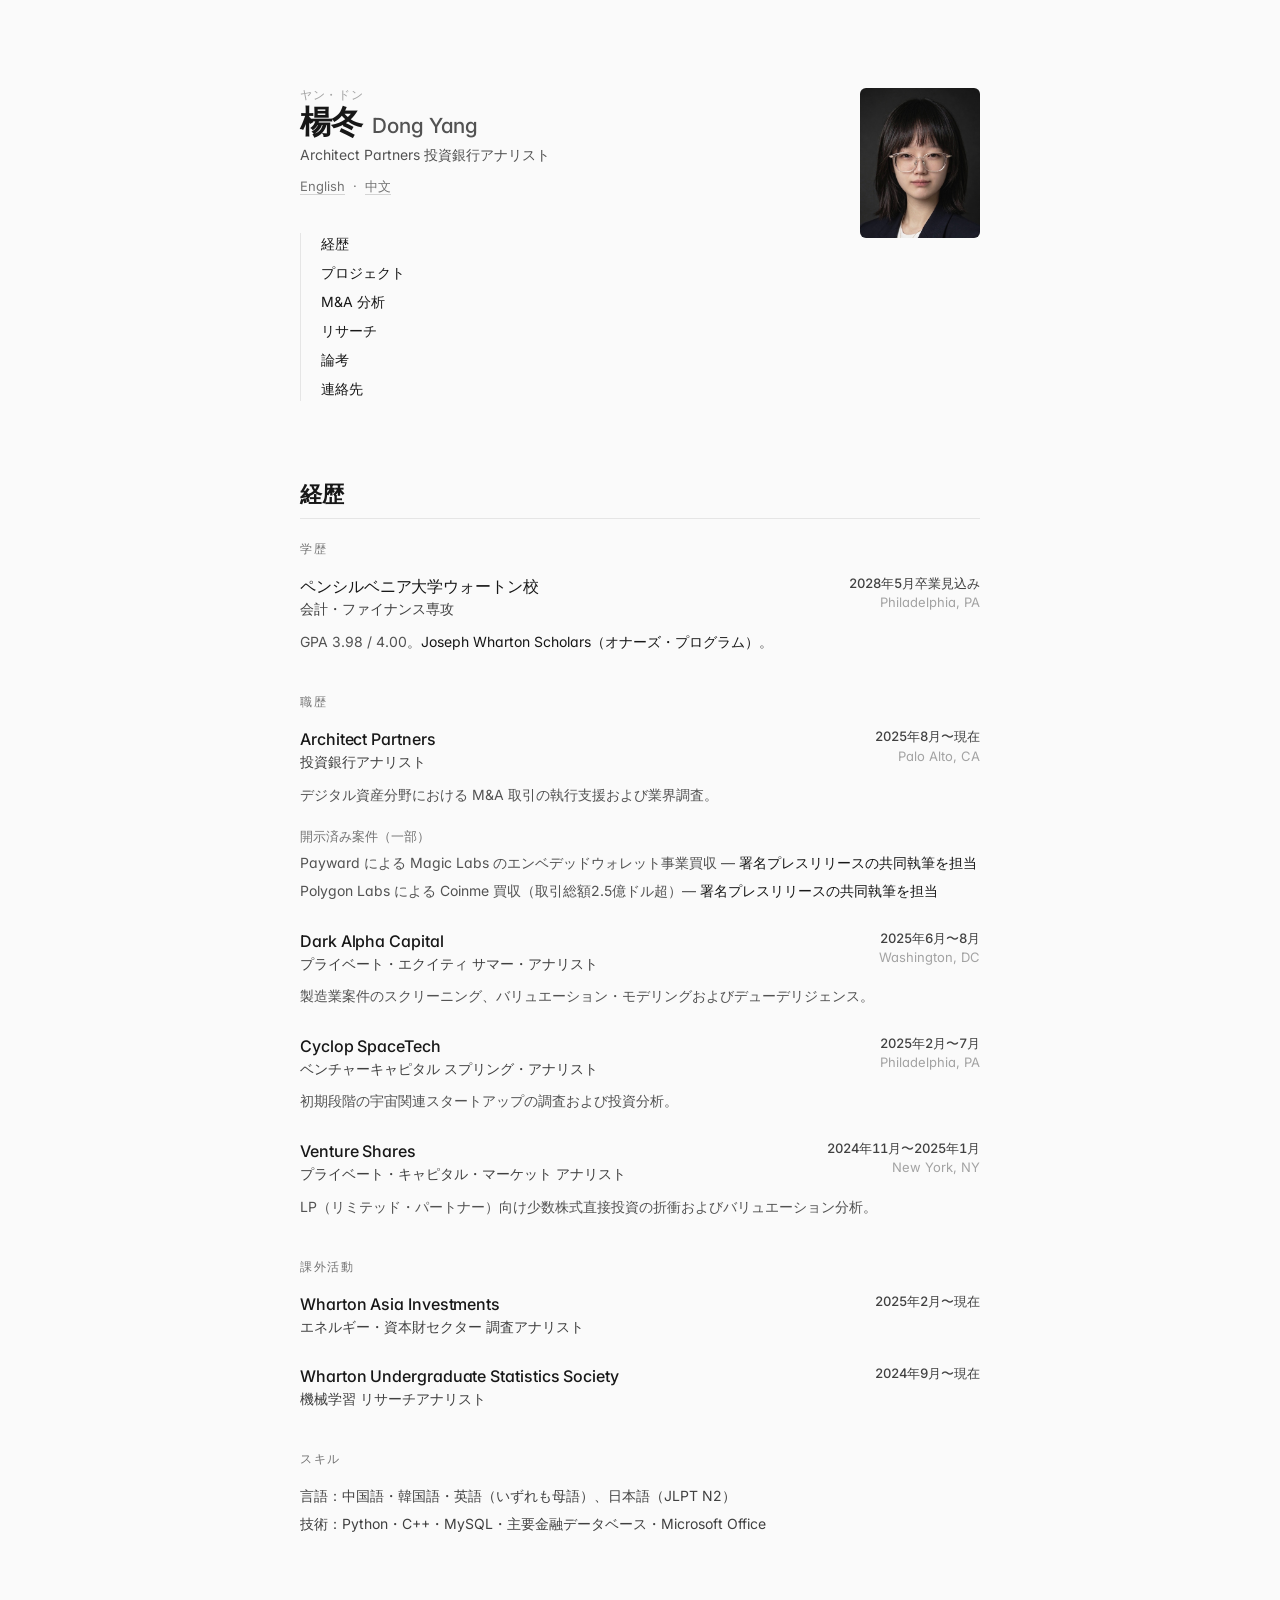
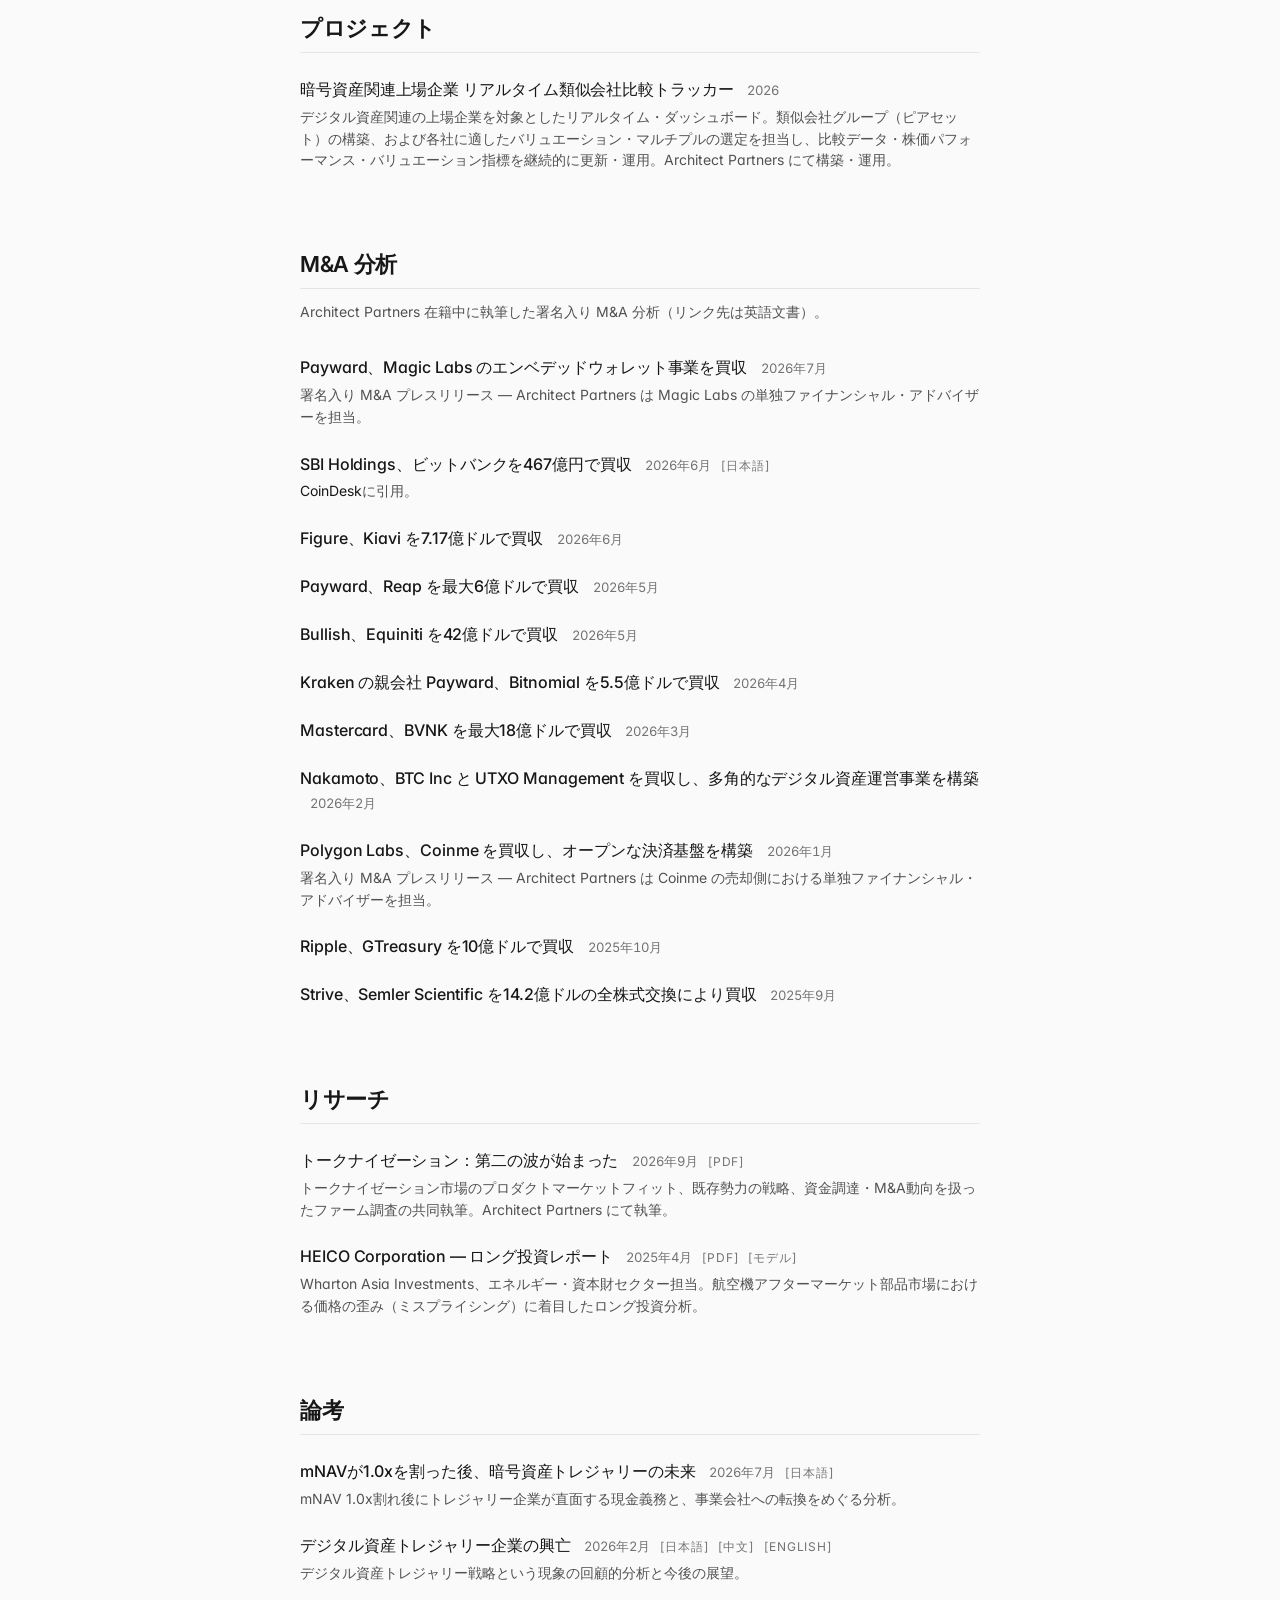
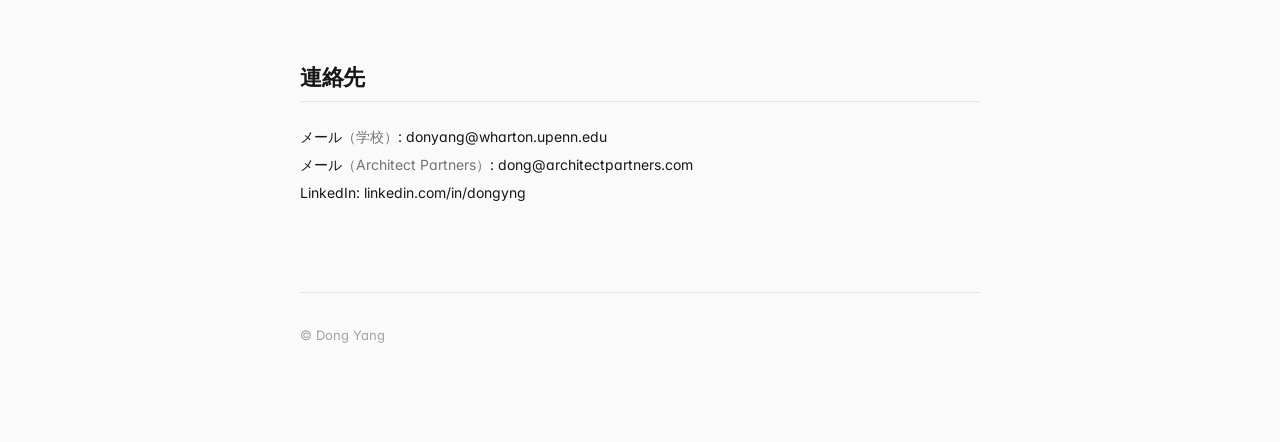
==== ja/index.html @ 65b11b0f "合并 Industry/Equity Research 为统一 Research/研究/リサーチ 栏目；AP 归属移至 note 结尾；Tokenization 加 [PDF] 标签 Co-Autho" ====
<!DOCTYPE html>
<html lang="ja">
<head>
<meta charset="UTF-8">
<meta name="viewport" content="width=device-width, initial-scale=1.0">
<title>楊冬 / Dong Yang</title>
<meta name="description" content="楊冬 — ペンシルベニア大学ウォートン校在学、Architect Partners 投資銀行アナリスト。">

<!-- Google tag (gtag.js) -->
<script async src="https://www.googletagmanager.com/gtag/js?id=G-03P32V69M8"></script>
<script>
  window.dataLayer = window.dataLayer || [];
  function gtag(){dataLayer.push(arguments);}
  gtag('js', new Date());

  gtag('config', 'G-03P32V69M8');
</script>
<!-- End Google tag -->

<link rel="preconnect" href="https://fonts.googleapis.com">
<link rel="preconnect" href="https://fonts.gstatic.com" crossorigin>
<link href="https://fonts.googleapis.com/css2?family=Inter:ital,wght@0,400;0,500;0,600;1,400&display=swap" rel="stylesheet">
<link rel="stylesheet" href="../style.css?v=21">
</head>
<body>
<main>

<header class="masthead">
  <div class="masthead-text">
    <p class="furigana">ヤン・ドン</p>
    <h1>楊冬 <span class="name-romanized">Dong Yang</span></h1>
    <p class="tagline"><em>Architect Partners 投資銀行アナリスト</em></p>
    <p class="masthead-download"><a href="../">English</a> &nbsp;·&nbsp; <a href="../zh/">中文</a></p>
    <nav>
      <a href="#background">経歴</a>
      <a href="#projects">プロジェクト</a>
      <a href="#insights">M&amp;A 分析</a>
      <a href="#research">リサーチ</a>
      <a href="#writing">論考</a>
      <a href="#contact">連絡先</a>
    </nav>
  </div>
  <img class="masthead-portrait" src="../assets/portrait.jpg?v=3" alt="楊冬 Dong Yang">
</header>

<section id="background">
  <h2>経歴</h2>

  <h3 class="section-label">学歴</h3>
  <article class="entry">
    <div class="entry-head">
      <div class="entry-head-left">
        <h4><a href="https://www.wharton.upenn.edu/">ペンシルベニア大学ウォートン校</a></h4>
        <p class="subtitle">会計・ファイナンス専攻</p>
      </div>
      <div class="entry-meta">
        <span class="date">2028年5月卒業見込み</span>
        <span class="location">Philadelphia, PA</span>
      </div>
    </div>
    <p>GPA 3.98 / 4.00。<a href="https://undergrad-inside.wharton.upenn.edu/jws/">Joseph Wharton Scholars（オナーズ・プログラム）</a>。</p>
  </article>

  <h3 class="section-label">職歴</h3>
  <article class="entry">
    <div class="entry-head">
      <div class="entry-head-left">
        <h4>Architect Partners</h4>
        <p class="role">投資銀行アナリスト</p>
      </div>
      <div class="entry-meta">
        <span class="date">2025年8月〜現在</span>
        <span class="location">Palo Alto, CA</span>
      </div>
    </div>
    <p>デジタル資産分野における M&amp;A 取引の執行支援および業界調査。</p>
    <p class="entry-subhead">開示済み案件（一部）</p>
    <p class="disclosure">Payward による Magic Labs のエンベデッドウォレット事業買収 — <a href="https://architectpartners.com/wp-content/uploads/2026/07/Magic-Labs-_-Payward-MA-Alert.pdf">署名プレスリリースの共同執筆を担当</a></p>
    <p class="disclosure">Polygon Labs による Coinme 買収（取引総額2.5億ドル超）— <a href="https://architectpartners.com/wp-content/uploads/2026/01/Polygon-_-Coinme-MA-Alert.pdf">署名プレスリリースの共同執筆を担当</a></p>
  </article>

  <article class="entry">
    <div class="entry-head">
      <div class="entry-head-left">
        <h4>Dark Alpha Capital</h4>
        <p class="role">プライベート・エクイティ サマー・アナリスト</p>
      </div>
      <div class="entry-meta">
        <span class="date">2025年6月〜8月</span>
        <span class="location">Washington, DC</span>
      </div>
    </div>
    <p>製造業案件のスクリーニング、バリュエーション・モデリングおよびデューデリジェンス。</p>
  </article>

  <article class="entry">
    <div class="entry-head">
      <div class="entry-head-left">
        <h4>Cyclop SpaceTech</h4>
        <p class="role">ベンチャーキャピタル スプリング・アナリスト</p>
      </div>
      <div class="entry-meta">
        <span class="date">2025年2月〜7月</span>
        <span class="location">Philadelphia, PA</span>
      </div>
    </div>
    <p>初期段階の宇宙関連スタートアップの調査および投資分析。</p>
  </article>

  <article class="entry">
    <div class="entry-head">
      <div class="entry-head-left">
        <h4>Venture Shares</h4>
        <p class="role">プライベート・キャピタル・マーケット アナリスト</p>
      </div>
      <div class="entry-meta">
        <span class="date">2024年11月〜2025年1月</span>
        <span class="location">New York, NY</span>
      </div>
    </div>
    <p>LP（リミテッド・パートナー）向け少数株式直接投資の折衝およびバリュエーション分析。</p>
  </article>

  <h3 class="section-label">課外活動</h3>
  <article class="entry">
    <div class="entry-head">
      <div class="entry-head-left">
        <h4>Wharton Asia Investments</h4>
        <p class="role">エネルギー・資本財セクター 調査アナリスト</p>
      </div>
      <div class="entry-meta">
        <span class="date">2025年2月〜現在</span>
      </div>
    </div>
  </article>

  <article class="entry">
    <div class="entry-head">
      <div class="entry-head-left">
        <h4>Wharton Undergraduate Statistics Society</h4>
        <p class="role">機械学習 リサーチアナリスト</p>
      </div>
      <div class="entry-meta">
        <span class="date">2024年9月〜現在</span>
      </div>
    </div>
  </article>

  <h3 class="section-label">スキル</h3>
  <p>言語：中国語・韓国語・英語（いずれも母語）、日本語（JLPT N2）</p>
  <p>技術：Python・C++・MySQL・主要金融データベース・Microsoft Office</p>
</section>

<section id="projects">
  <h2>プロジェクト</h2>

  <ul class="list">
    <li>
      <a href="https://architectpartners.com/insights/?cat=crypto-public-companies-snapshot" class="item-title">暗号資産関連上場企業 リアルタイム類似会社比較トラッカー</a>
      <span class="date">2026</span>
      <p class="note">デジタル資産関連の上場企業を対象としたリアルタイム・ダッシュボード。類似会社グループ（ピアセット）の構築、および各社に適したバリュエーション・マルチプルの選定を担当し、比較データ・株価パフォーマンス・バリュエーション指標を継続的に更新・運用。Architect Partners にて構築・運用。</p>
    </li>
  </ul>
</section>

<section id="insights">
  <h2>M&amp;A 分析</h2>
  <p class="section-intro">Architect Partners 在籍中に執筆した署名入り M&amp;A 分析（リンク先は英語文書）。</p>

  <ul class="list">
    <li>
      <a href="https://architectpartners.com/wp-content/uploads/2026/07/Magic-Labs-_-Payward-MA-Alert.pdf" class="item-title">Payward、Magic Labs のエンベデッドウォレット事業を買収</a>
      <span class="date">2026年7月</span>
      <p class="note"><em>署名入り M&amp;A プレスリリース — Architect Partners は Magic Labs の単独ファイナンシャル・アドバイザーを担当。</em></p>
    </li>
    <li>
      <a href="https://architectpartners.com/wp-content/uploads/2026/06/bitbank-_-SBI-MA-Alert.pdf" class="item-title">SBI Holdings、ビットバンクを467億円で買収</a>
      <span class="date">2026年6月</span>
      <a href="../writing/sbi-bitbank-ja/" class="pdf-tag">[日本語]</a>
      <p class="note"><em><a href="https://www.coindesk.com/ja/business/2026/06/28/sbi-s-usd289-million-bitbank-deal-is-symptomatic-of-japan-s-crypto-consolidation-architect-partners">CoinDesk</a>に引用。</em></p>
    </li>
    <li>
      <a href="https://architectpartners.com/wp-content/uploads/2026/06/Kiavi-_-Figure-MA-Alert.pdf" class="item-title">Figure、Kiavi を7.17億ドルで買収</a>
      <span class="date">2026年6月</span>
    </li>
    <li>
      <a href="https://architectpartners.com/wp-content/uploads/2026/05/Payward-_-Reap-MA-Alert.pdf" class="item-title">Payward、Reap を最大6億ドルで買収</a>
      <span class="date">2026年5月</span>
    </li>
    <li>
      <a href="https://architectpartners.com/wp-content/uploads/2026/05/Bullish-_-Equiniti-MA-Alert.pdf" class="item-title">Bullish、Equiniti を42億ドルで買収</a>
      <span class="date">2026年5月</span>
    </li>
    <li>
      <a href="https://architectpartners.com/wp-content/uploads/2026/04/Kraken-_-Bitnomial-MA-Alert.pdf" class="item-title">Kraken の親会社 Payward、Bitnomial を5.5億ドルで買収</a>
      <span class="date">2026年4月</span>
    </li>
    <li>
      <a href="https://architectpartners.com/wp-content/uploads/2026/03/Mastercard-_-BVNK-MA-Alert.pdf" class="item-title">Mastercard、BVNK を最大18億ドルで買収</a>
      <span class="date">2026年3月</span>
    </li>
    <li>
      <a href="https://architectpartners.com/wp-content/uploads/2026/02/Nakamoto-_-BTC-Inc-UTXO-MA-Alert.pdf" class="item-title">Nakamoto、BTC Inc と UTXO Management を買収し、多角的なデジタル資産運営事業を構築</a>
      <span class="date">2026年2月</span>
    </li>
    <li>
      <a href="https://architectpartners.com/wp-content/uploads/2026/01/Polygon-_-Coinme-MA-Alert.pdf" class="item-title">Polygon Labs、Coinme を買収し、オープンな決済基盤を構築</a>
      <span class="date">2026年1月</span>
      <p class="note"><em>署名入り M&amp;A プレスリリース — Architect Partners は Coinme の売却側における単独ファイナンシャル・アドバイザーを担当。</em></p>
    </li>
    <li>
      <a href="https://architectpartners.com/wp-content/uploads/2025/10/Ripple-_-GTreasury-MA-Alert.pdf" class="item-title">Ripple、GTreasury を10億ドルで買収</a>
      <span class="date">2025年10月</span>
    </li>
    <li>
      <a href="https://architectpartners.com/wp-content/uploads/2025/09/Strive-_-Semler-Scientific-MA-Alert.pdf" class="item-title">Strive、Semler Scientific を14.2億ドルの全株式交換により買収</a>
      <span class="date">2025年9月</span>
    </li>
  </ul>
</section>

<section id="research">
  <h2>リサーチ</h2>

  <ul class="list">
    <li>
      <a href="https://architectpartners.com/wp-content/uploads/2026/09/Tokenization_-The-Second-Wave-Has-Begun-September-8-2026.pdf" class="item-title">トークナイゼーション：第二の波が始まった</a>
      <span class="date">2026年9月</span>
      <a href="https://architectpartners.com/wp-content/uploads/2026/09/Tokenization_-The-Second-Wave-Has-Begun-September-8-2026.pdf" class="pdf-tag">[PDF]</a>
      <p class="note"><em>トークナイゼーション市場のプロダクトマーケットフィット、既存勢力の戦略、資金調達・M&amp;A動向を扱ったファーム調査の共同執筆。Architect Partners にて執筆。</em></p>
    </li>
    <li>
      <a href="../assets/research/HEICO-Stock-Pitch-S25.pdf" class="item-title">HEICO Corporation — ロング投資レポート</a>
      <span class="date">2025年4月</span>
      <a href="../assets/research/HEICO-Stock-Pitch-S25.pdf" class="pdf-tag">[PDF]</a>
      <a href="../assets/research/HEICO-Model.xlsx" class="pdf-tag">[モデル]</a>
      <p class="note"><em>Wharton Asia Investments、エネルギー・資本財セクター担当。航空機アフターマーケット部品市場における価格の歪み（ミスプライシング）に着目したロング投資分析。</em></p>
    </li>
  </ul>
</section>

<section id="writing">
  <h2>論考</h2>

  <ul class="list">
    <li>
      <a href="https://note.com/donyang0407/n/n8c57a7855488" class="item-title">mNAVが1.0xを割った後、暗号資産トレジャリーの未来</a>
      <span class="date">2026年7月</span>
      <a href="https://note.com/donyang0407/n/n8c57a7855488" class="pdf-tag">[日本語]</a>
      <p class="note"><em>mNAV 1.0x割れ後にトレジャリー企業が直面する現金義務と、事業会社への転換をめぐる分析。</em></p>
    </li>
    <li>
      <a href="../writing/dat-rise-and-fall-ja/" class="item-title">デジタル資産トレジャリー企業の興亡</a>
      <span class="date">2026年2月</span>
      <a href="../writing/dat-rise-and-fall-ja/" class="pdf-tag">[日本語]</a>
      <a href="../writing/dat-rise-and-fall-zh/" class="pdf-tag">[中文]</a>
      <a href="../writing/dat-rise-and-fall/" class="pdf-tag">[English]</a>
      <p class="note"><em>デジタル資産トレジャリー戦略という現象の回顧的分析と今後の展望。</em></p>
    </li>
  </ul>
</section>

<section id="contact">
  <h2>連絡先</h2>
  <p>メール<em>（学校）</em>: <a href="mailto:donyang@wharton.upenn.edu">donyang@wharton.upenn.edu</a></p>
  <p>メール<em>（Architect Partners）</em>: <a href="mailto:dong@architectpartners.com">dong@architectpartners.com</a></p>
  <p>LinkedIn: <a href="https://www.linkedin.com/in/dongyng/">linkedin.com/in/dongyng</a></p>
</section>

<footer>
  <p>&copy; Dong Yang</p>
</footer>

</main>
</body>
</html>
---- style.css ----
/* ============================================
   Dong Yang — personal site
   Typography hierarchy (Inter):
     h1  masthead name           2rem      weight 600
     h2  section heading         1.375rem  weight 600  + hairline rule
     h3  section-label           0.75rem   uppercase tracked, weight 500
     h4  entry title             1rem      weight 500
     body / description          0.9375rem weight 400
     date / location / tag       0.8125rem weight 400  grey
   ============================================ */

html {
  scroll-behavior: smooth;
}

body {
  font-family: "Inter", -apple-system, BlinkMacSystemFont, "Segoe UI", Roboto, Helvetica, Arial, sans-serif;
  font-size: 16px;
  line-height: 1.6;
  color: #171717;
  background: #fafafa;
  margin: 0;
  padding: 0;
  -webkit-font-smoothing: antialiased;
  -moz-osx-font-smoothing: grayscale;
  text-rendering: optimizeLegibility;
  font-feature-settings: "kern", "liga", "cv11";
}

/* Compact scale — one notch smaller overall (English homepage) */
html.compact {
  font-size: 15px;
}

html.compact body {
  font-size: 1rem;
}

main {
  max-width: 680px;
  margin: 0 auto;
  padding: 5.5rem 1.75rem 6rem;
}

/* ---------- Links ---------- */

a {
  color: #171717;
  text-decoration: none;
  border-bottom: 1px solid transparent;
  transition: border-color 120ms ease;
}

a:hover {
  border-bottom-color: #171717;
}

/* ---------- Masthead ---------- */

.masthead {
  display: flex;
  justify-content: space-between;
  align-items: flex-start;
  gap: 2.5rem;
  margin-bottom: 5rem;
}

.masthead-text {
  flex: 1;
  min-width: 0;
}

.masthead-portrait {
  width: 120px;
  height: 150px;
  object-fit: cover;
  border-radius: 6px;
  flex-shrink: 0;
  display: block;
}

.furigana {
  font-size: 0.75rem;
  font-weight: 400;
  color: #a3a3a3;
  letter-spacing: 0.06em;
  margin: 0 0 0.1rem;
  line-height: 1.2;
}

.masthead h1 {
  font-size: 2rem;
  font-weight: 600;
  margin: 0 0 0.2rem;
  letter-spacing: -0.02em;
  line-height: 1.15;
  color: #171717;
}

.masthead h1 .name-romanized {
  font-size: 0.65em;
  font-weight: 500;
  color: #525252;
  letter-spacing: -0.005em;
  margin-left: 0.15em;
}

.masthead .tagline {
  margin: 0 0 0.6rem;
  font-size: 0.875rem;
  color: #525252;
}

.masthead .tagline em {
  font-style: normal;
}

.masthead-download {
  margin: 0 0 2.25rem;
  font-size: 0.8125rem;
  color: #737373;
}

.masthead-download a {
  color: #737373;
  border-bottom: 1px solid #d4d4d4;
}

.masthead-download a:hover {
  color: #171717;
  border-bottom-color: #171717;
}

.masthead nav {
  display: flex;
  flex-direction: column;
  gap: 0.35rem;
  padding-left: 1.25rem;
  border-left: 1px solid #e5e5e5;
}

.masthead nav a {
  font-size: 0.875rem;
  color: #171717;
}

/* ---------- Sections ---------- */

section {
  margin-bottom: 5rem;
}

section > h2 {
  font-size: 1.375rem;
  font-weight: 600;
  margin: 0 0 1.5rem;
  padding-bottom: 0.6rem;
  border-bottom: 1px solid #e5e5e5;
  letter-spacing: -0.015em;
  line-height: 1.25;
  color: #171717;
}

/* Italic descriptive line right under a section h2 */
.section-intro {
  color: #525252;
  font-size: 0.875rem;
  margin: -0.75rem 0 2rem;
}

/* Small-caps labels for internal groups (Education, Experience, Skills…) */
.section-label {
  font-size: 0.75rem;
  font-weight: 500;
  text-transform: uppercase;
  letter-spacing: 0.14em;
  color: #737373;
  margin: 2.75rem 0 1.25rem;
  line-height: 1;
}

section > h2 + .section-label,
.section-intro + .section-label {
  margin-top: 0.25rem;
}

/* ---------- Default paragraph inside a section (e.g. Skills) ---------- */

section > p {
  margin: 0.35rem 0;
  font-size: 0.875rem;
  color: #404040;
  line-height: 1.6;
}

/* ---------- Resume entries ---------- */

.entry {
  margin: 0 0 1.75rem;
}

.entry:last-of-type {
  margin-bottom: 0;
}

.entry-head {
  display: flex;
  justify-content: space-between;
  align-items: flex-start;
  gap: 1.5rem;
  margin-bottom: 0.75rem;
}

.entry-head-left {
  flex: 1;
  min-width: 0;
}

.entry-head h4 {
  font-size: 1rem;
  font-weight: 500;
  margin: 0;
  line-height: 1.4;
  color: #171717;
  letter-spacing: -0.005em;
}

.entry-meta {
  display: flex;
  flex-direction: column;
  align-items: flex-end;
  gap: 0.15rem;
  white-space: nowrap;
  text-align: right;
  flex-shrink: 0;
}

.entry-meta .date {
  font-size: 0.8125rem;
  color: #404040;
  font-variant-numeric: tabular-nums;
  line-height: 1.3;
  white-space: nowrap;
  font-weight: 500;
}

.entry-meta .location {
  font-size: 0.8125rem;
  color: #a3a3a3;
  line-height: 1.3;
  white-space: nowrap;
}

.entry .subtitle,
.entry .role {
  color: #404040;
  font-size: 0.875rem;
  margin: 0.1rem 0 0;
  font-style: italic;
  line-height: 1.4;
}

.entry p.entry-subhead {
  font-style: italic;
  font-size: 0.8125rem;
  color: #737373;
  margin: 1.35rem 0 0.4rem;
  line-height: 1.4;
}

.entry p {
  margin: 0;
  font-size: 0.875rem;
  color: #525252;
  line-height: 1.55;
}

.entry p.disclosure {
  margin-top: 0.4rem;
}

.entry p.disclosure em {
  color: #737373;
  font-style: italic;
}

.entry p.disclosure a {
  white-space: nowrap;
}

.pdf-link {
  margin-top: 2.5rem;
  font-size: 0.875rem;
}

.pdf-link a {
  color: #171717;
  border-bottom: 1px solid #a3a3a3;
}

.pdf-link a:hover {
  border-bottom-color: #171717;
}

/* ---------- Lists (M&A / Research / Writing) ---------- */

.list {
  list-style: none;
  padding: 0;
  margin: 0;
}

.list li {
  margin: 0 0 1.5rem;
  line-height: 1.5;
}

.list li:last-child {
  margin-bottom: 0;
}

.list .item-title {
  font-size: 1rem;
  font-weight: 500;
  color: #171717;
  line-height: 1.4;
  letter-spacing: -0.005em;
}

.list .date {
  font-size: 0.8125rem;
  color: #737373;
  margin-left: 0.6rem;
  white-space: nowrap;
  font-variant-numeric: tabular-nums;
}

.list .pdf-tag {
  font-size: 0.75rem;
  color: #737373;
  text-transform: uppercase;
  letter-spacing: 0.08em;
  margin-left: 0.35rem;
  border-bottom: 1px solid transparent;
}

.list .pdf-tag:hover {
  border-bottom-color: #737373;
}

.list .note {
  color: #525252;
  margin: 0.3rem 0 0;
  font-size: 0.875rem;
  line-height: 1.55;
}

/* ---------- Contact ---------- */

#contact p {
  margin: 0.35rem 0;
  color: #171717;
  font-size: 0.875rem;
}

#contact p em {
  color: #737373;
  font-style: italic;
}

/* ---------- Footer ---------- */

footer {
  margin-top: 5.5rem;
  padding-top: 2rem;
  border-top: 1px solid #e5e5e5;
  font-size: 0.8125rem;
  color: #a3a3a3;
}

footer p {
  margin: 0;
}

/* ---------- CJK typography overrides ---------- */
/* CJK (Chinese / Japanese) has no italic convention — strip it on those pages */
html[lang="zh-CN"] em,
html[lang="zh-CN"] .entry .role,
html[lang="zh-CN"] .entry .subtitle,
html[lang="zh-CN"] .entry p.disclosure em,
html[lang="zh-CN"] .entry p.entry-subhead,
html[lang="zh-CN"] .section-intro,
html[lang="zh-CN"] #contact p em,
html[lang="zh-CN"] .reader-footer p,
html[lang="zh-CN"] .reader article em,
html[lang="ja"] em,
html[lang="ja"] .entry .role,
html[lang="ja"] .entry .subtitle,
html[lang="ja"] .entry p.disclosure em,
html[lang="ja"] .entry p.entry-subhead,
html[lang="ja"] .section-intro,
html[lang="ja"] #contact p em,
html[lang="ja"] .reader-footer p,
html[lang="ja"] .reader article em {
  font-style: normal;
}

/* ---------- Responsive ---------- */

@media (max-width: 600px) {
  /* CJK-specific: reduce base size + open up line-height so Chinese/Japanese
     characters don't feel packed together on narrow screens */
  html[lang="zh-CN"],
  html[lang="ja"] {
    font-size: 15px;
  }

  html[lang="zh-CN"] body,
  html[lang="ja"] body {
    line-height: 1.75;
  }

  main {
    padding: 3.5rem 1.25rem 4rem;
  }

  .masthead {
    gap: 1.25rem;
    margin-bottom: 3.5rem;
  }

  .masthead-portrait {
    width: 80px;
    height: 100px;
  }

  .list .date {
    margin-left: 0;
  }

  .nowrap-mobile {
    white-space: nowrap;
  }

  .masthead h1 {
    font-size: 1.75rem;
  }

  .masthead .tagline {
    margin-bottom: 2rem;
  }

  section {
    margin-bottom: 3.5rem;
  }

  section > h2 {
    font-size: 1.25rem;
    margin-bottom: 1.25rem;
  }

  .entry-head {
    flex-direction: column;
    gap: 0.2rem;
  }

  .entry-meta {
    flex-direction: row;
    align-items: flex-start;
    gap: 0.5rem;
    text-align: left;
  }

  .entry-meta .location::before {
    content: "·";
    margin-right: 0.5rem;
    color: #a3a3a3;
  }

  .section-label {
    margin-top: 2rem;
  }
}
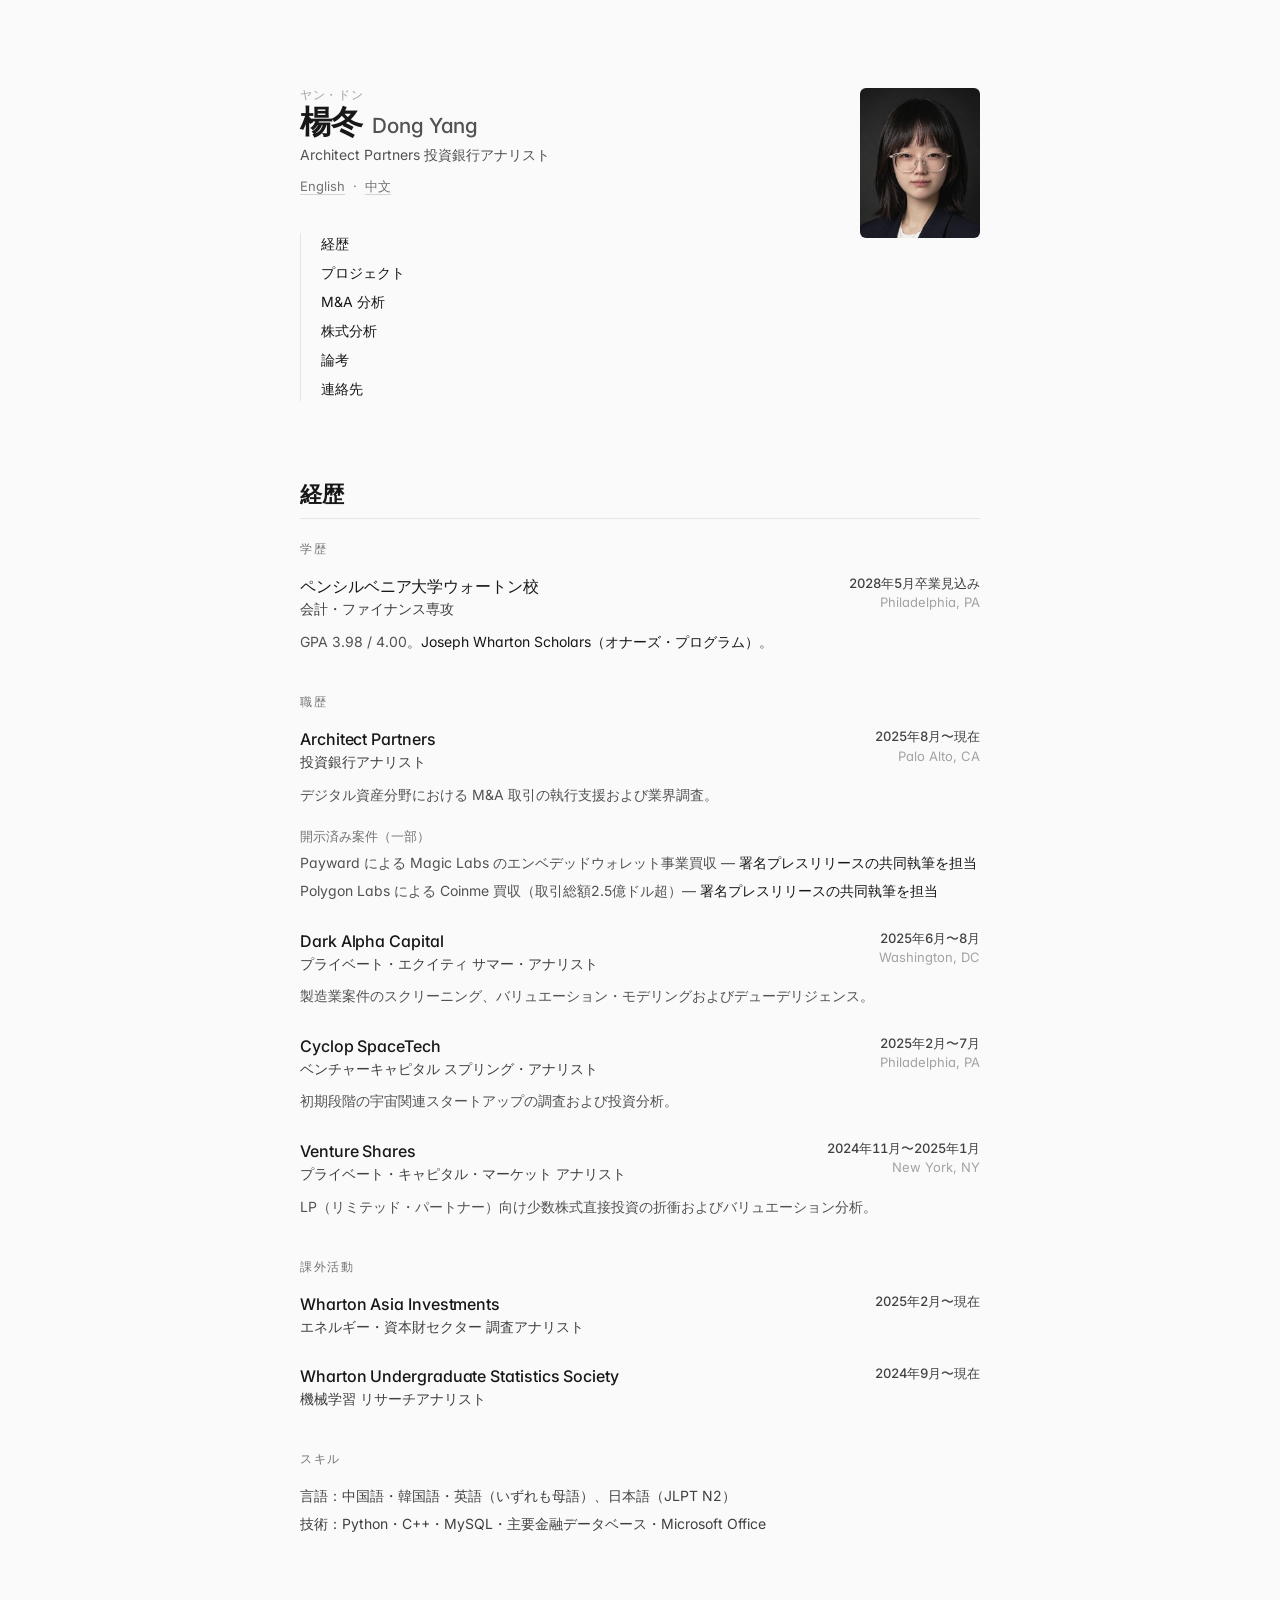
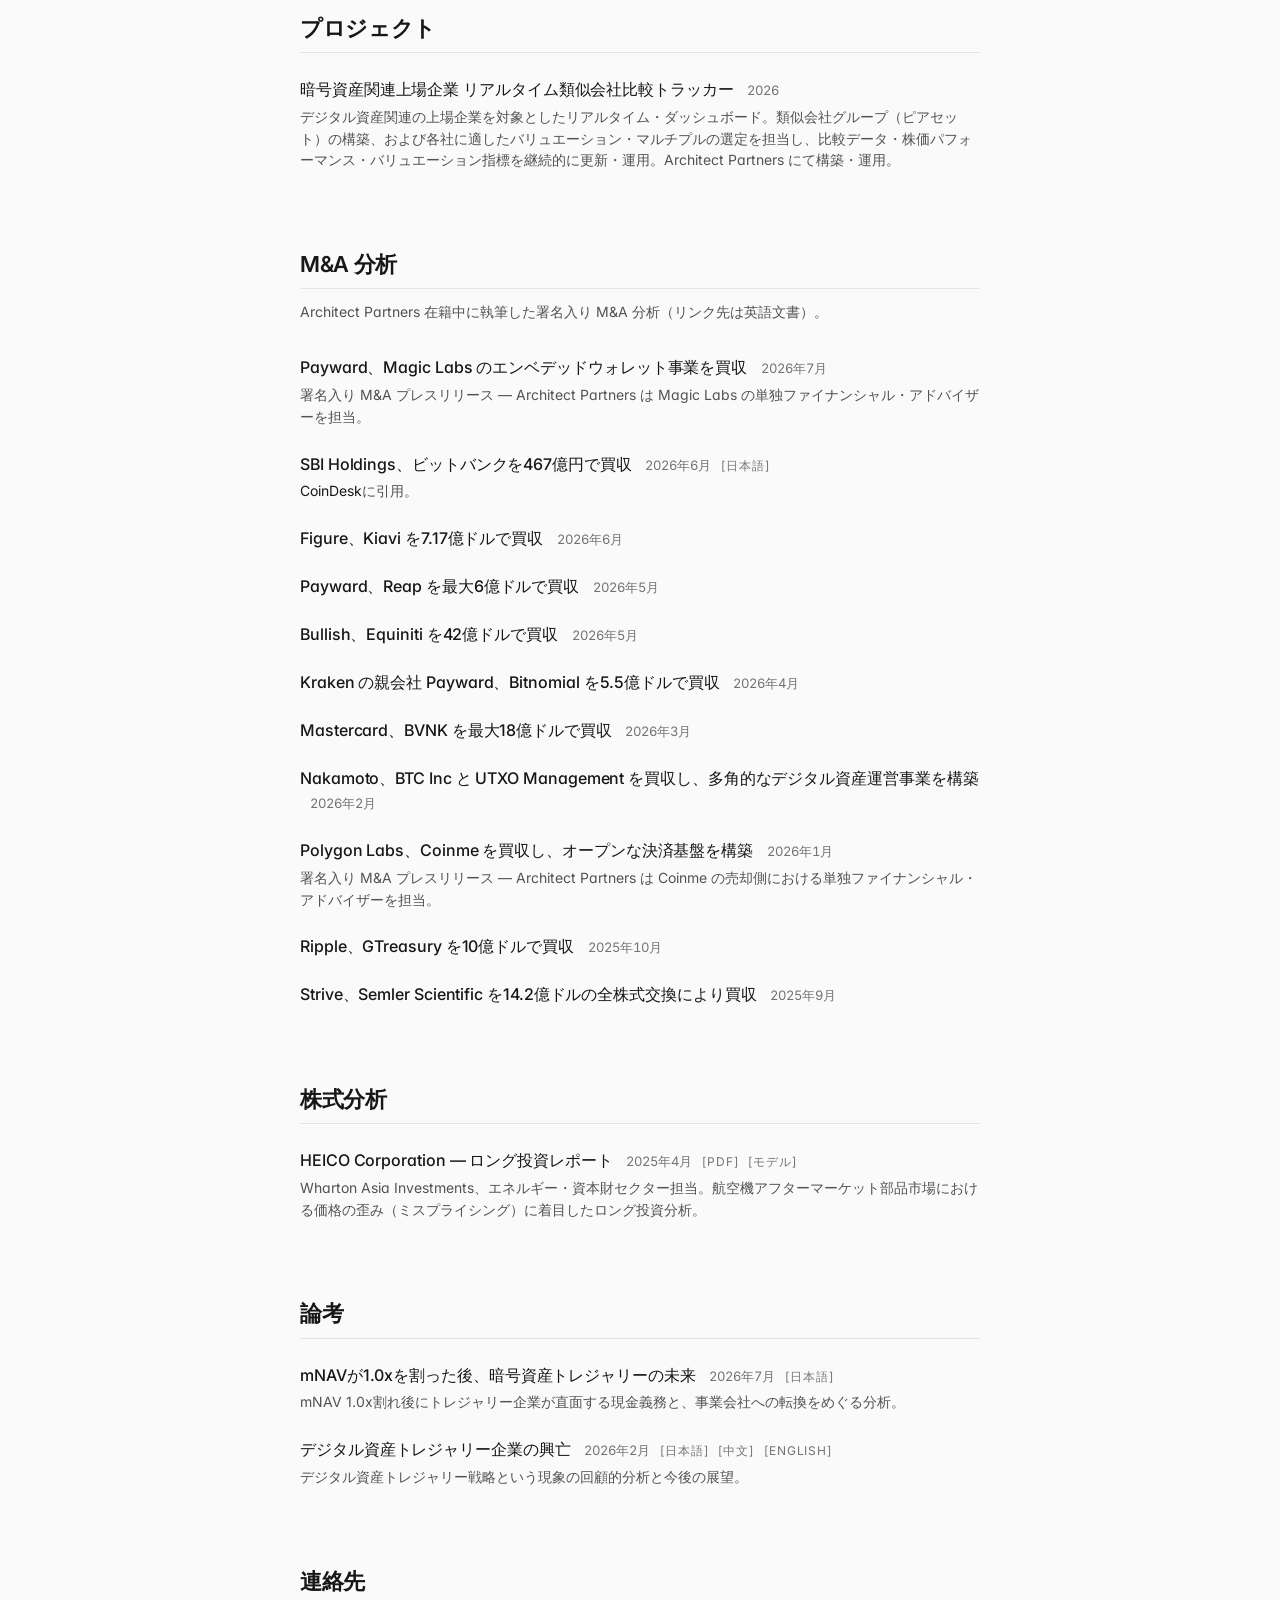
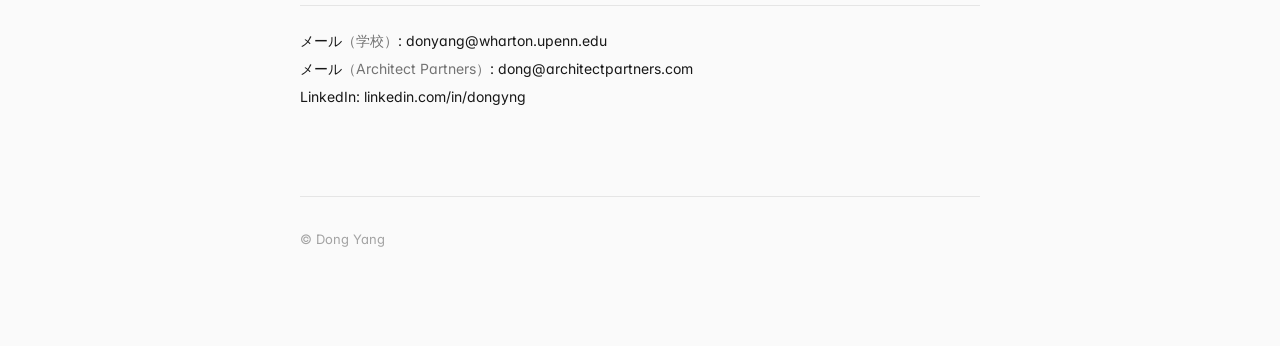
==== commit 49d241a9: "暂时撤下 Tokenization 报告（未正式发布），恢复 Equity Research/股票研究/株式分析 单条目版本 Co-Authored-By: Claude Opus 4.7 (1M c" ====
--- a/ja/index.html
+++ b/ja/index.html
@@ -35,7 +35,7 @@
       <a href="#background">経歴</a>
       <a href="#projects">プロジェクト</a>
       <a href="#insights">M&amp;A 分析</a>
-      <a href="#research">リサーチ</a>
+      <a href="#equity-research">株式分析</a>
       <a href="#writing">論考</a>
       <a href="#contact">連絡先</a>
     </nav>
@@ -219,16 +219,10 @@
   </ul>
 </section>
 
-<section id="research">
-  <h2>リサーチ</h2>
-
-  <ul class="list">
-    <li>
-      <a href="https://architectpartners.com/wp-content/uploads/2026/09/Tokenization_-The-Second-Wave-Has-Begun-September-8-2026.pdf" class="item-title">トークナイゼーション：第二の波が始まった</a>
-      <span class="date">2026年9月</span>
-      <a href="https://architectpartners.com/wp-content/uploads/2026/09/Tokenization_-The-Second-Wave-Has-Begun-September-8-2026.pdf" class="pdf-tag">[PDF]</a>
-      <p class="note"><em>トークナイゼーション市場のプロダクトマーケットフィット、既存勢力の戦略、資金調達・M&amp;A動向を扱ったファーム調査の共同執筆。Architect Partners にて執筆。</em></p>
-    </li>
+<section id="equity-research">
+  <h2>株式分析</h2>
+
+  <ul class="list">
     <li>
       <a href="../assets/research/HEICO-Stock-Pitch-S25.pdf" class="item-title">HEICO Corporation — ロング投資レポート</a>
       <span class="date">2025年4月</span>
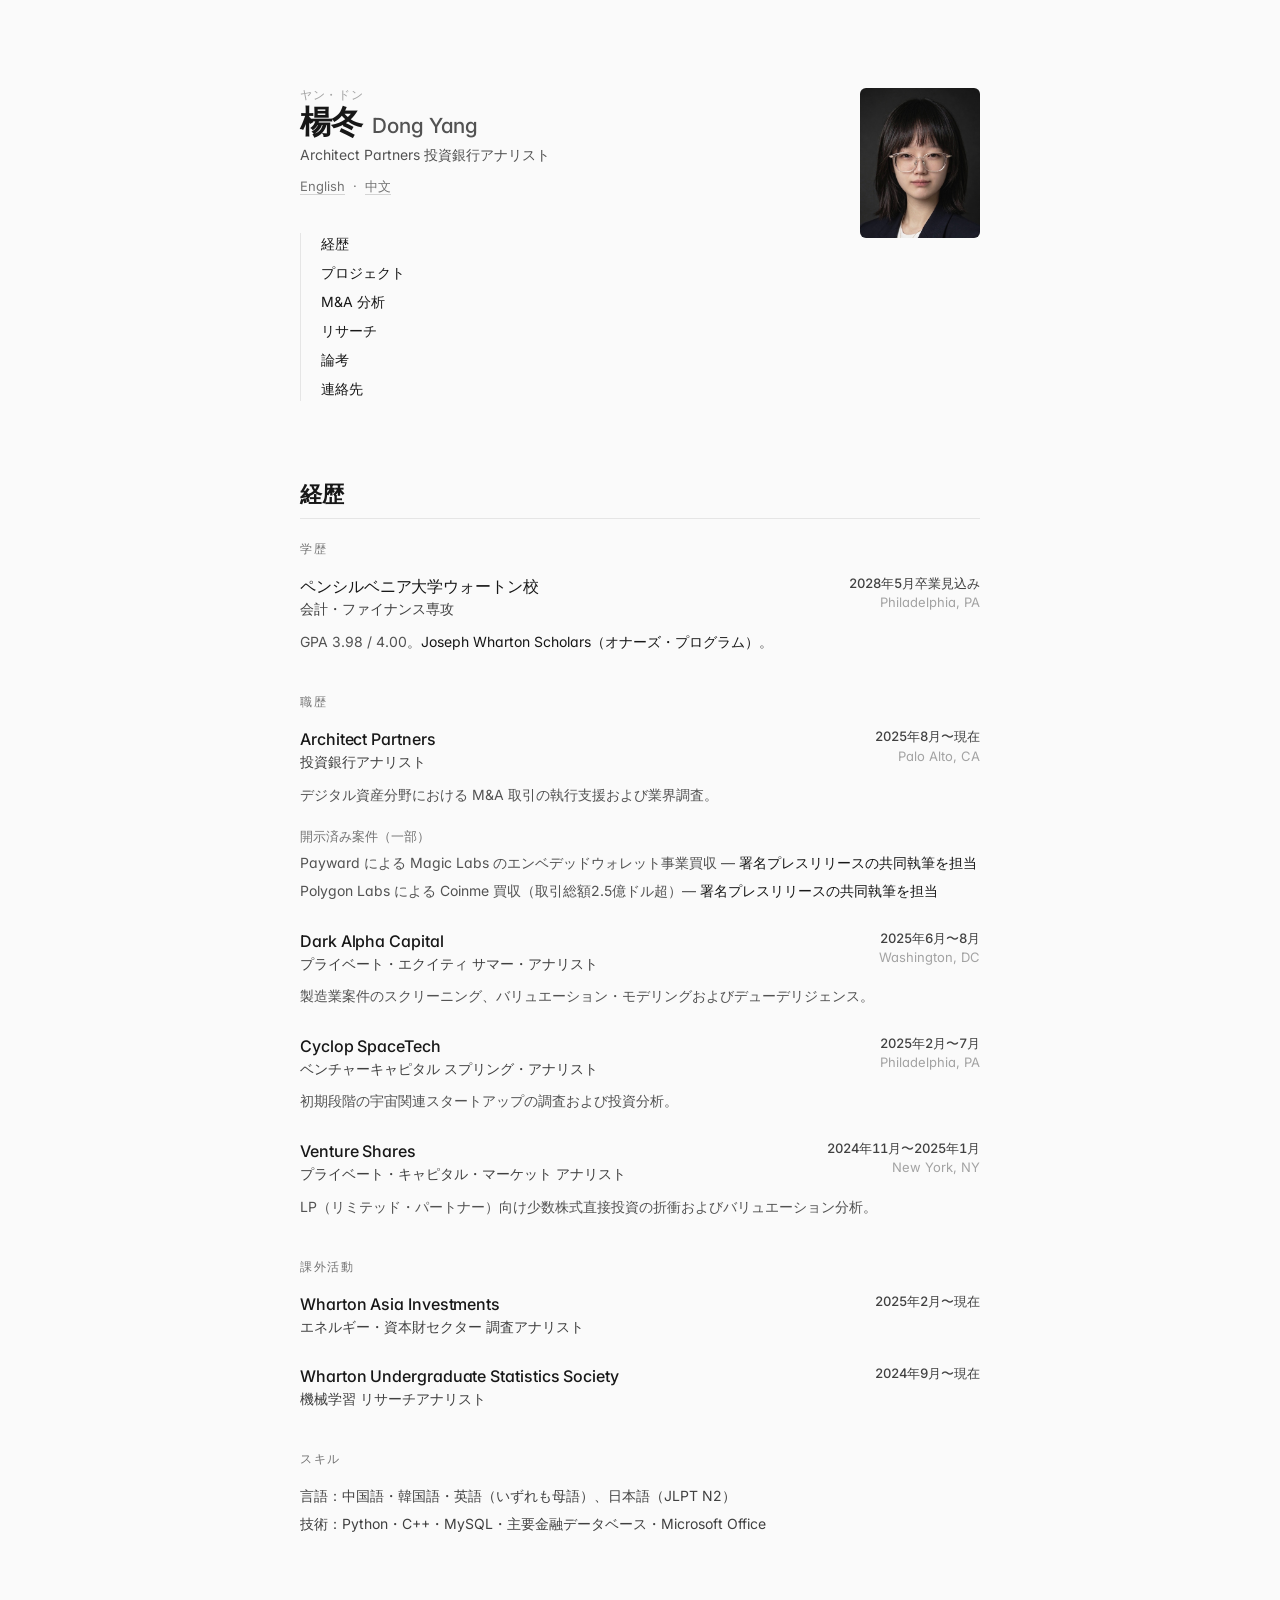
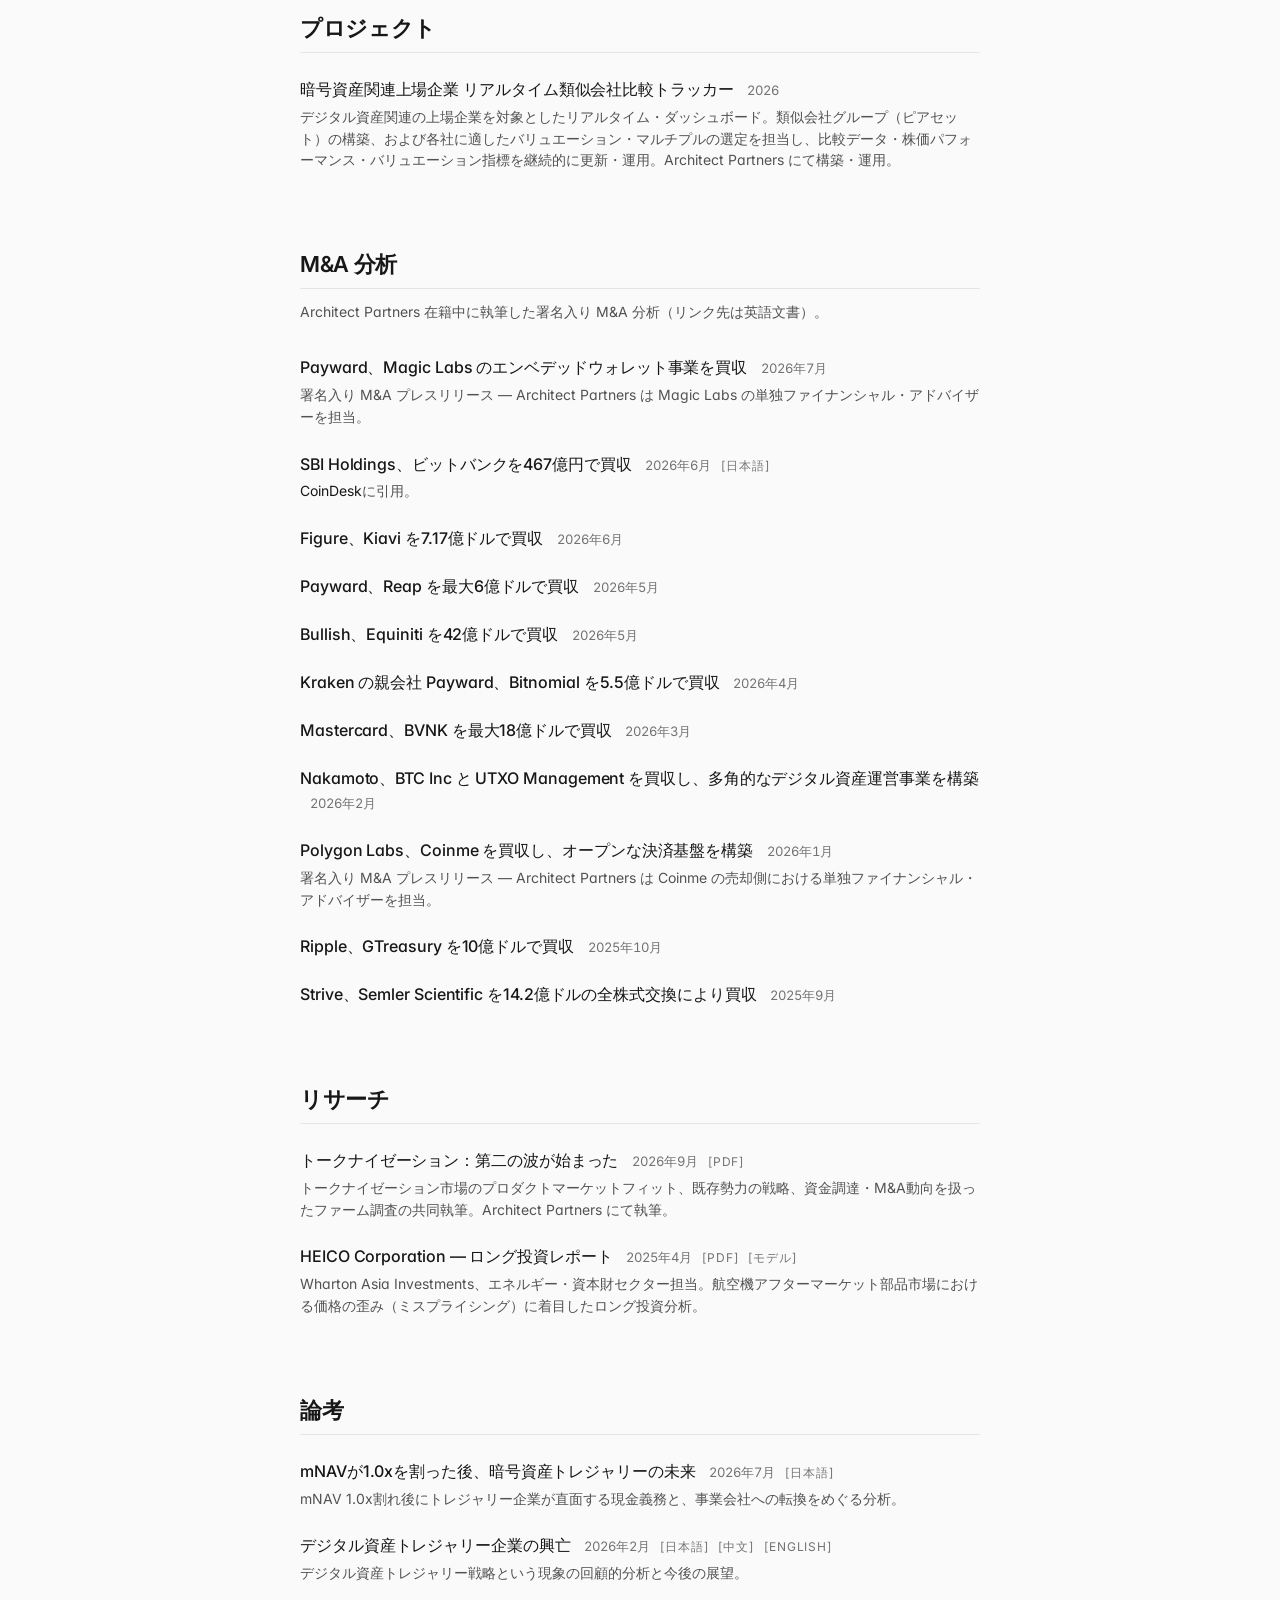
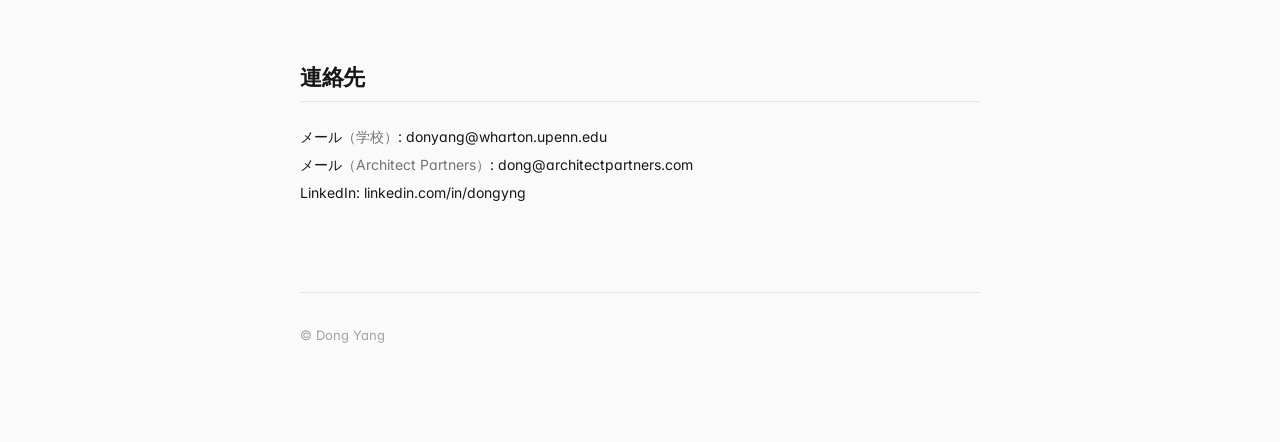
==== commit 2bce7061: "正式上线 Tokenization 报告：恢复 Research/研究/リサーチ 合并栏目，链接更新为 September-14 正式版 Co-Authored-By: Claude Fable 5 " ====
--- a/ja/index.html
+++ b/ja/index.html
@@ -35,7 +35,7 @@
       <a href="#background">経歴</a>
       <a href="#projects">プロジェクト</a>
       <a href="#insights">M&amp;A 分析</a>
-      <a href="#equity-research">株式分析</a>
+      <a href="#research">リサーチ</a>
       <a href="#writing">論考</a>
       <a href="#contact">連絡先</a>
     </nav>
@@ -219,10 +219,16 @@
   </ul>
 </section>
 
-<section id="equity-research">
-  <h2>株式分析</h2>
-
-  <ul class="list">
+<section id="research">
+  <h2>リサーチ</h2>
+
+  <ul class="list">
+    <li>
+      <a href="https://architectpartners.com/wp-content/uploads/2026/09/Tokenization_-The-Second-Wave-Has-Begun-September-14-2026.pdf" class="item-title">トークナイゼーション：第二の波が始まった</a>
+      <span class="date">2026年9月</span>
+      <a href="https://architectpartners.com/wp-content/uploads/2026/09/Tokenization_-The-Second-Wave-Has-Begun-September-14-2026.pdf" class="pdf-tag">[PDF]</a>
+      <p class="note"><em>トークナイゼーション市場のプロダクトマーケットフィット、既存勢力の戦略、資金調達・M&amp;A動向を扱ったファーム調査の共同執筆。Architect Partners にて執筆。</em></p>
+    </li>
     <li>
       <a href="../assets/research/HEICO-Stock-Pitch-S25.pdf" class="item-title">HEICO Corporation — ロング投資レポート</a>
       <span class="date">2025年4月</span>
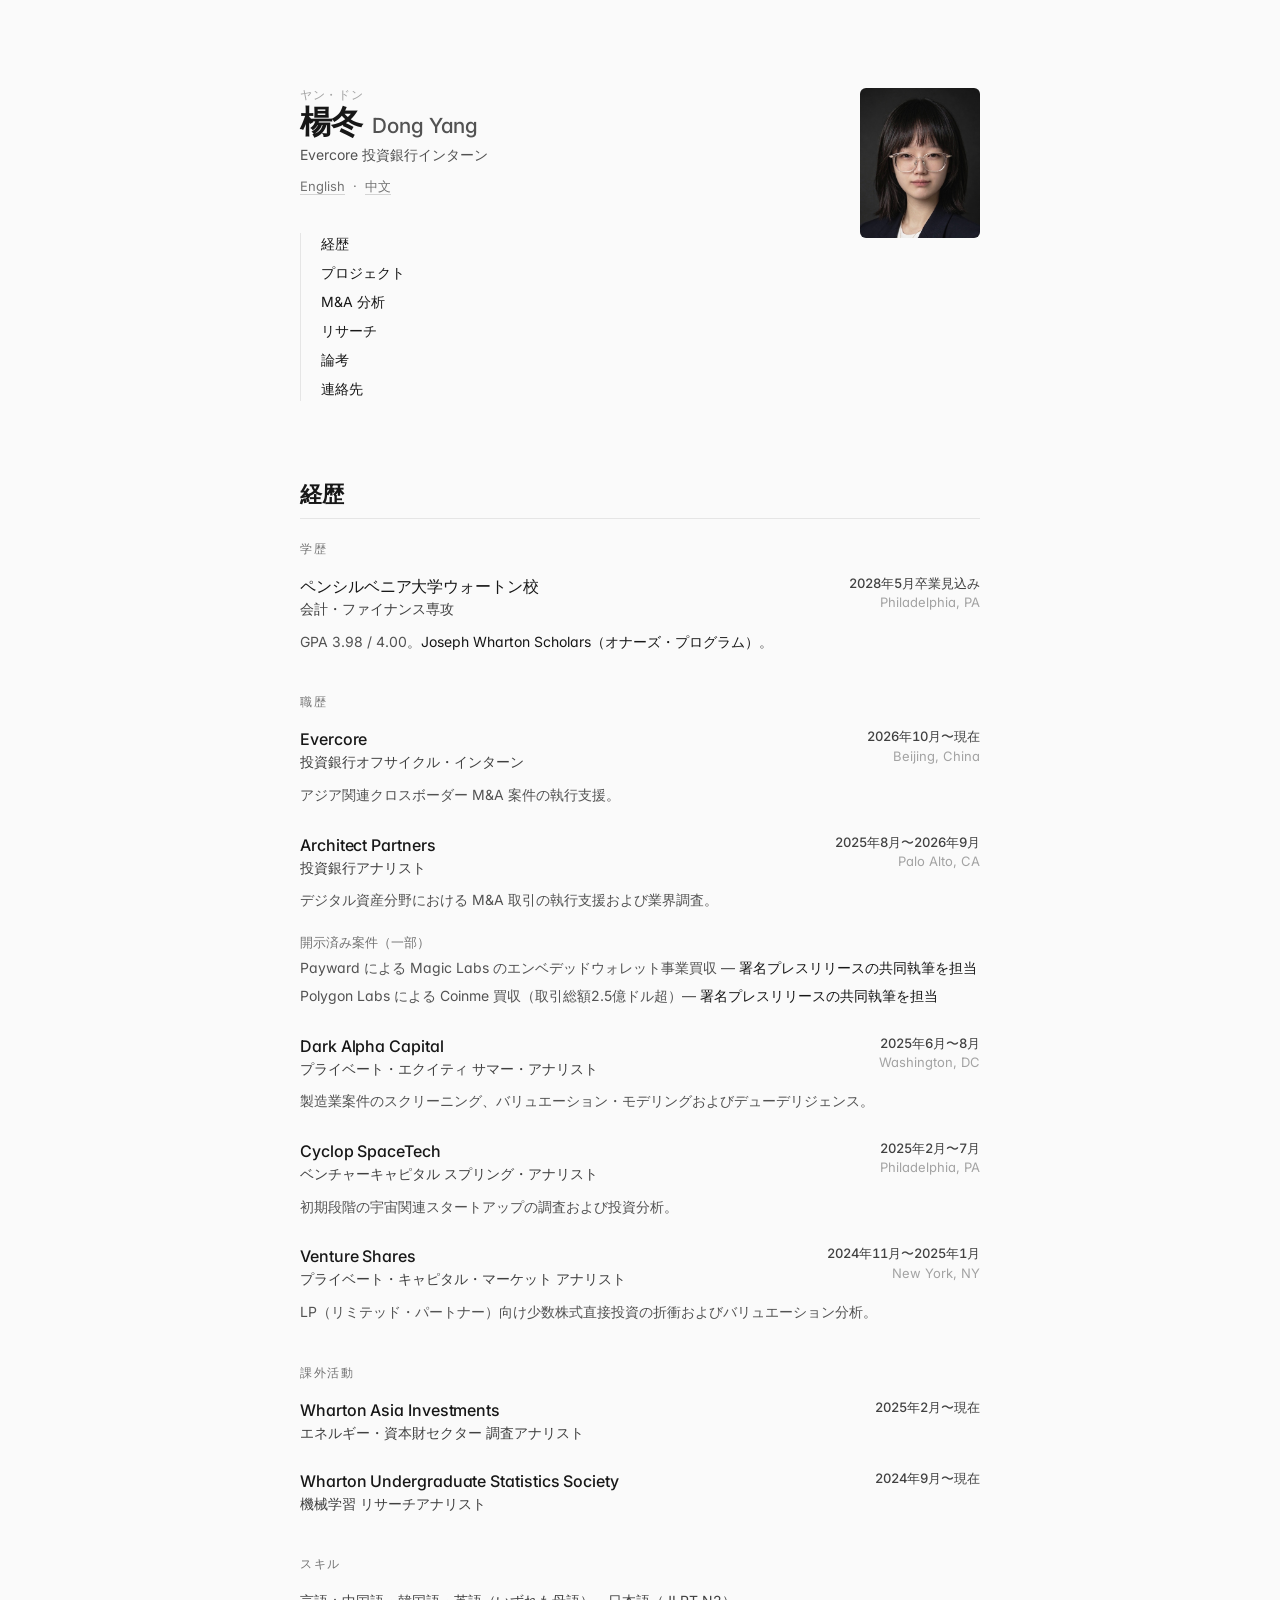
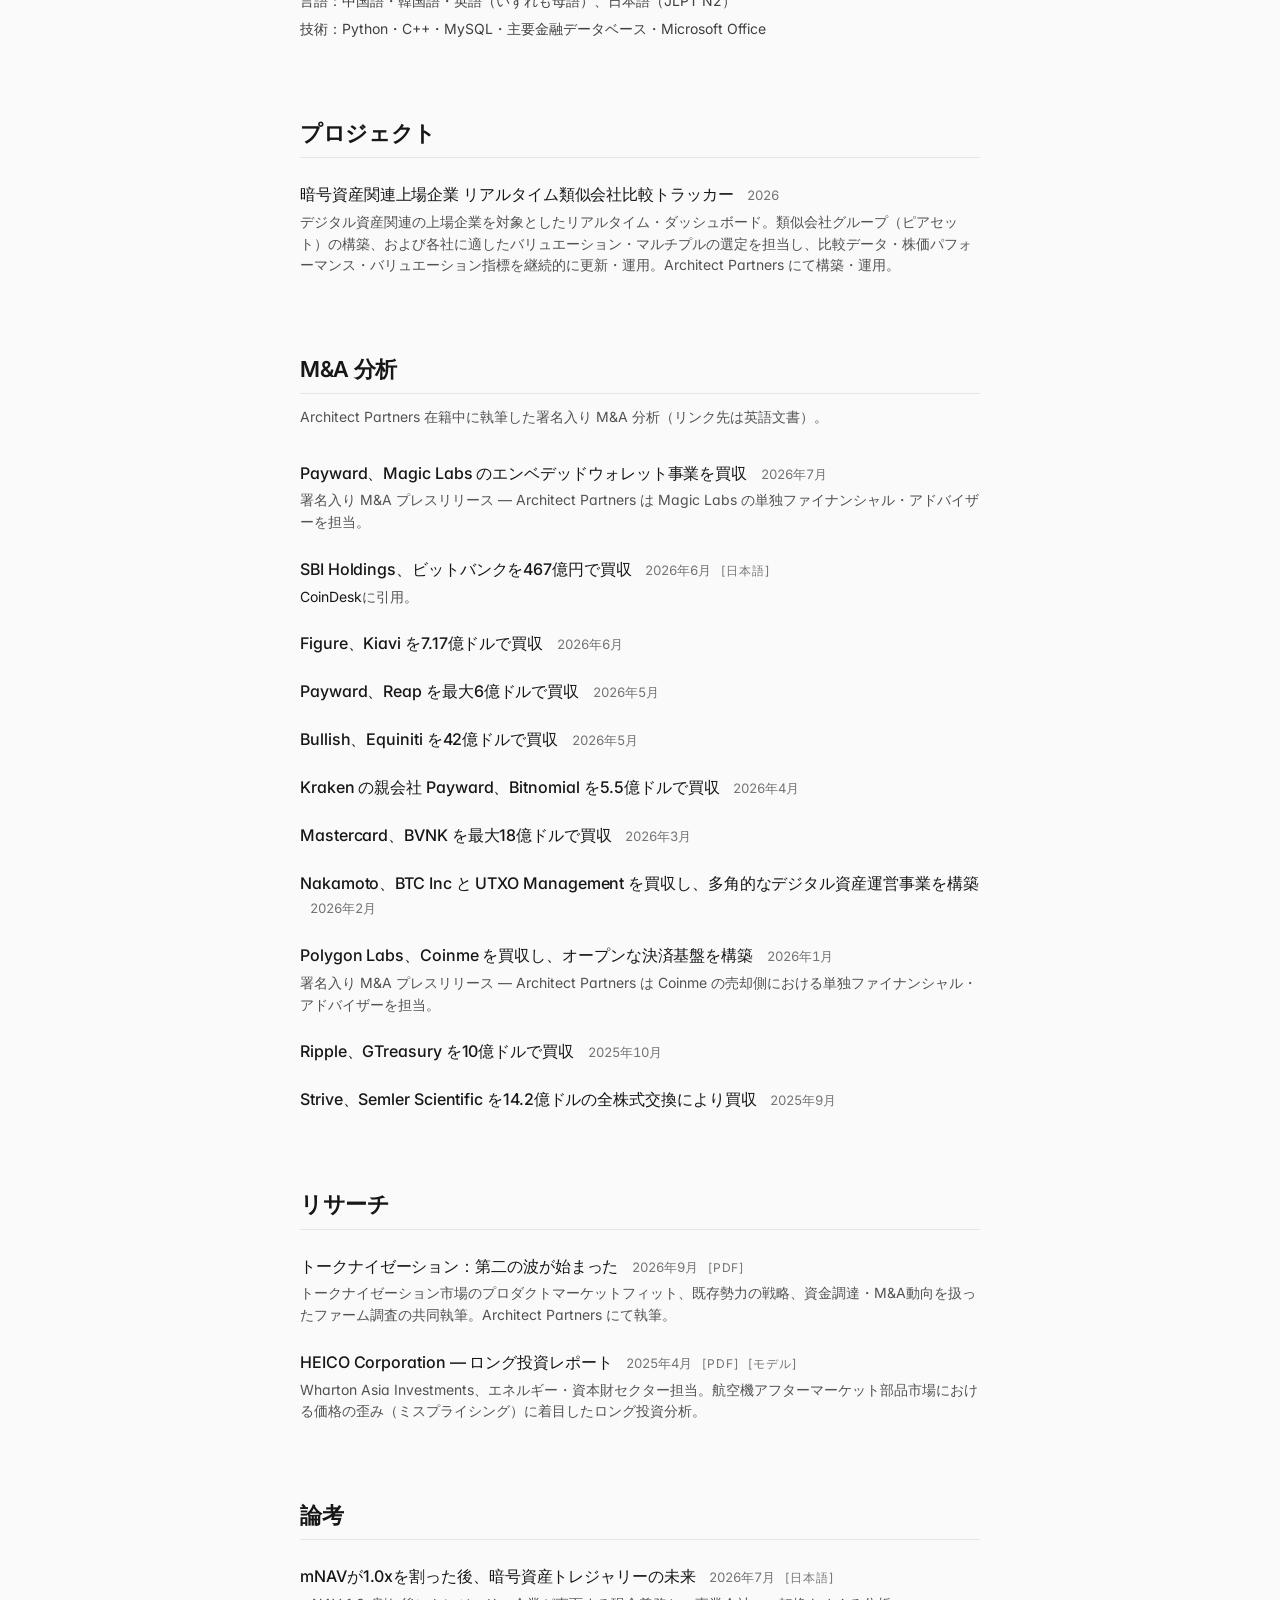
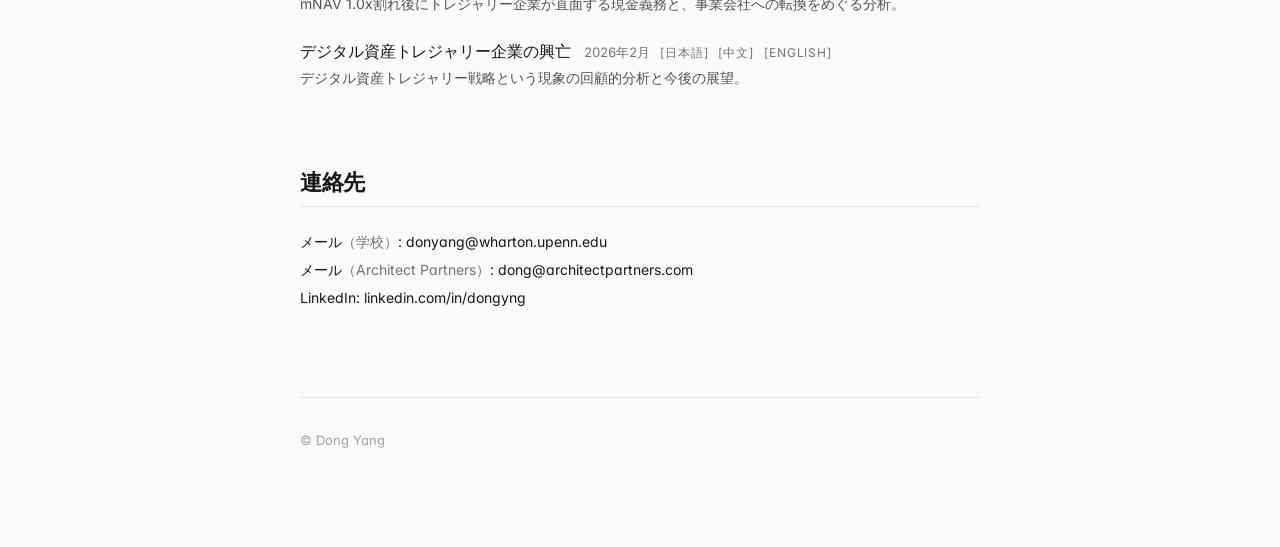
==== commit 9a3c56be: "经历更新：新增 Evercore 投行 Off-Cycle 实习（Oct 2026 至今，北京，亚洲跨境并购）；Architect Partners 结束于 Sep 2026（英/中/日 + arch" ====
--- a/ja/index.html
+++ b/ja/index.html
@@ -4,7 +4,7 @@
 <meta charset="UTF-8">
 <meta name="viewport" content="width=device-width, initial-scale=1.0">
 <title>楊冬 / Dong Yang</title>
-<meta name="description" content="楊冬 — ペンシルベニア大学ウォートン校在学、Architect Partners 投資銀行アナリスト。">
+<meta name="description" content="楊冬 — ペンシルベニア大学ウォートン校在学、Evercore 投資銀行インターン。">
 
 <!-- Google tag (gtag.js) -->
 <script async src="https://www.googletagmanager.com/gtag/js?id=G-03P32V69M8"></script>
@@ -29,7 +29,7 @@
   <div class="masthead-text">
     <p class="furigana">ヤン・ドン</p>
     <h1>楊冬 <span class="name-romanized">Dong Yang</span></h1>
-    <p class="tagline"><em>Architect Partners 投資銀行アナリスト</em></p>
+    <p class="tagline"><em>Evercore 投資銀行インターン</em></p>
     <p class="masthead-download"><a href="../">English</a> &nbsp;·&nbsp; <a href="../zh/">中文</a></p>
     <nav>
       <a href="#background">経歴</a>
@@ -65,11 +65,25 @@
   <article class="entry">
     <div class="entry-head">
       <div class="entry-head-left">
+        <h4>Evercore</h4>
+        <p class="role">投資銀行オフサイクル・インターン</p>
+      </div>
+      <div class="entry-meta">
+        <span class="date">2026年10月〜現在</span>
+        <span class="location">Beijing, China</span>
+      </div>
+    </div>
+    <p>アジア関連クロスボーダー M&amp;A 案件の執行支援。</p>
+  </article>
+
+  <article class="entry">
+    <div class="entry-head">
+      <div class="entry-head-left">
         <h4>Architect Partners</h4>
         <p class="role">投資銀行アナリスト</p>
       </div>
       <div class="entry-meta">
-        <span class="date">2025年8月〜現在</span>
+        <span class="date">2025年8月〜2026年9月</span>
         <span class="location">Palo Alto, CA</span>
       </div>
     </div>
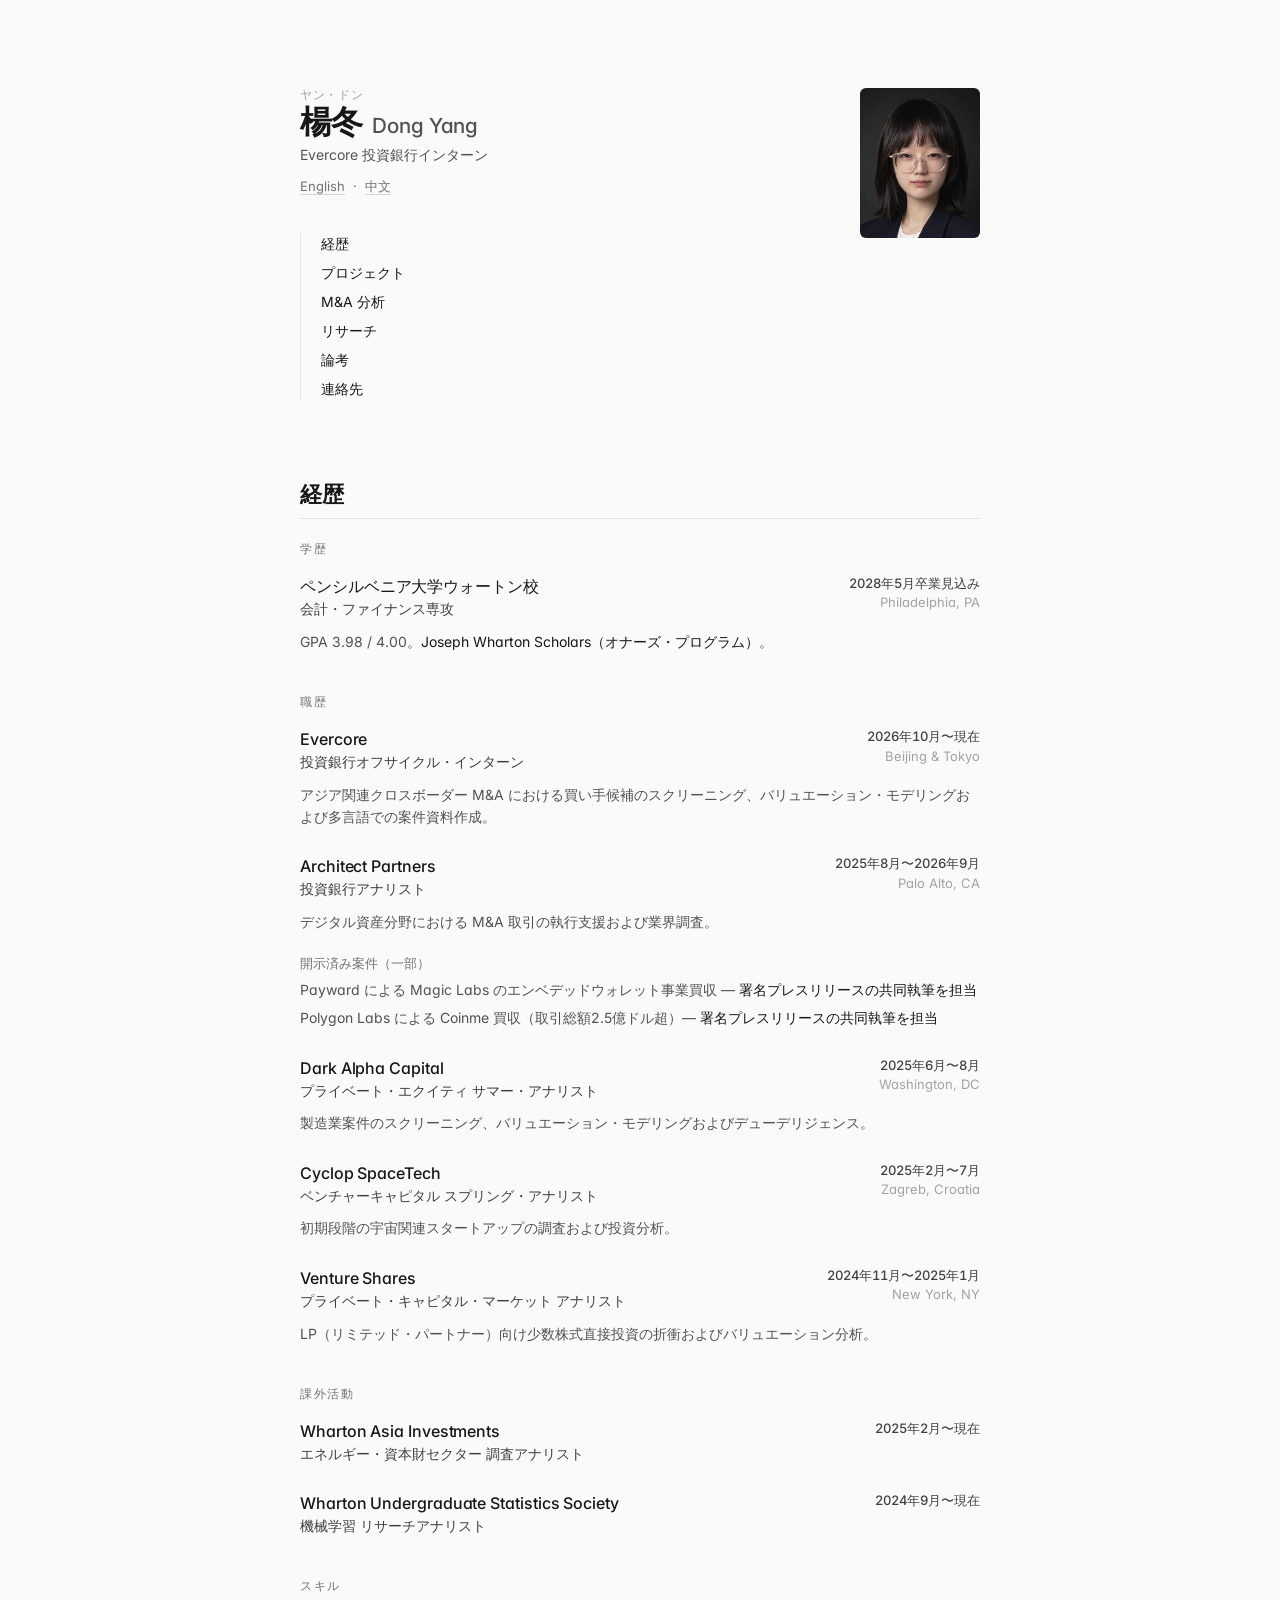
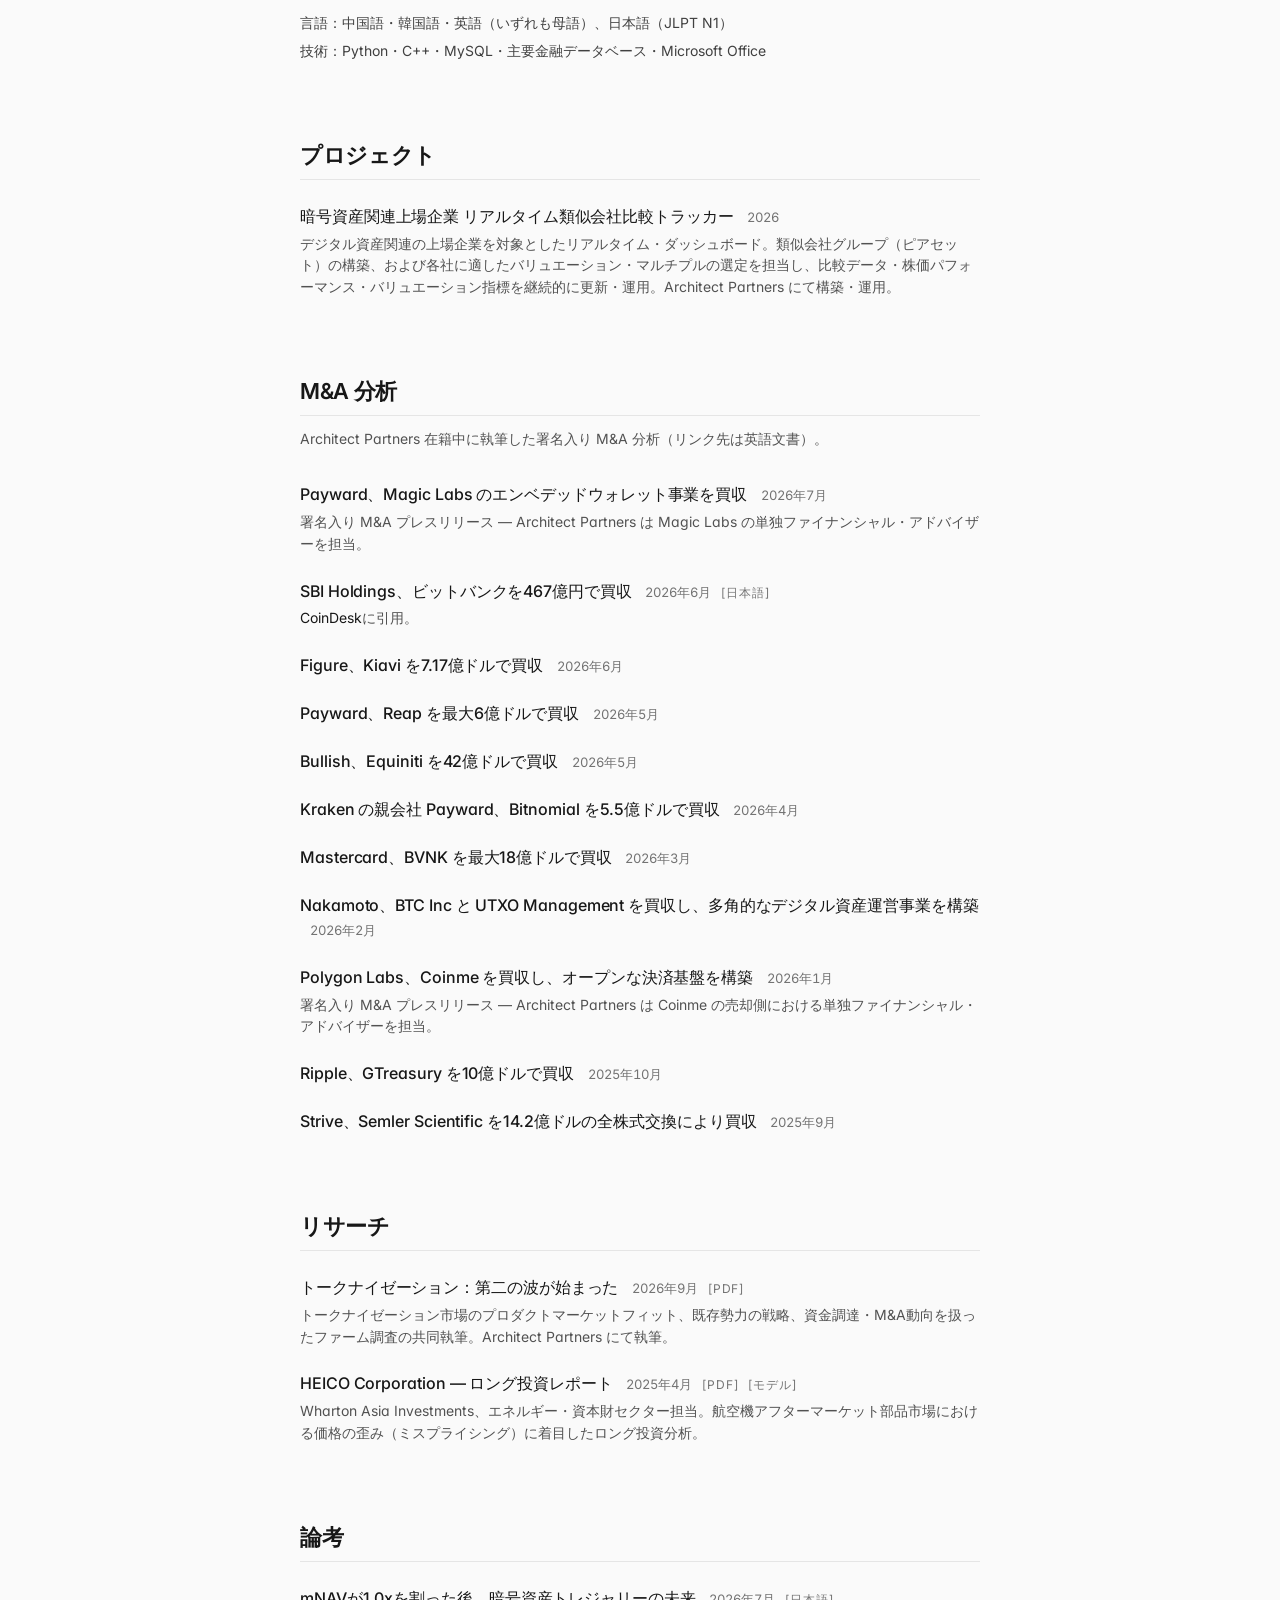
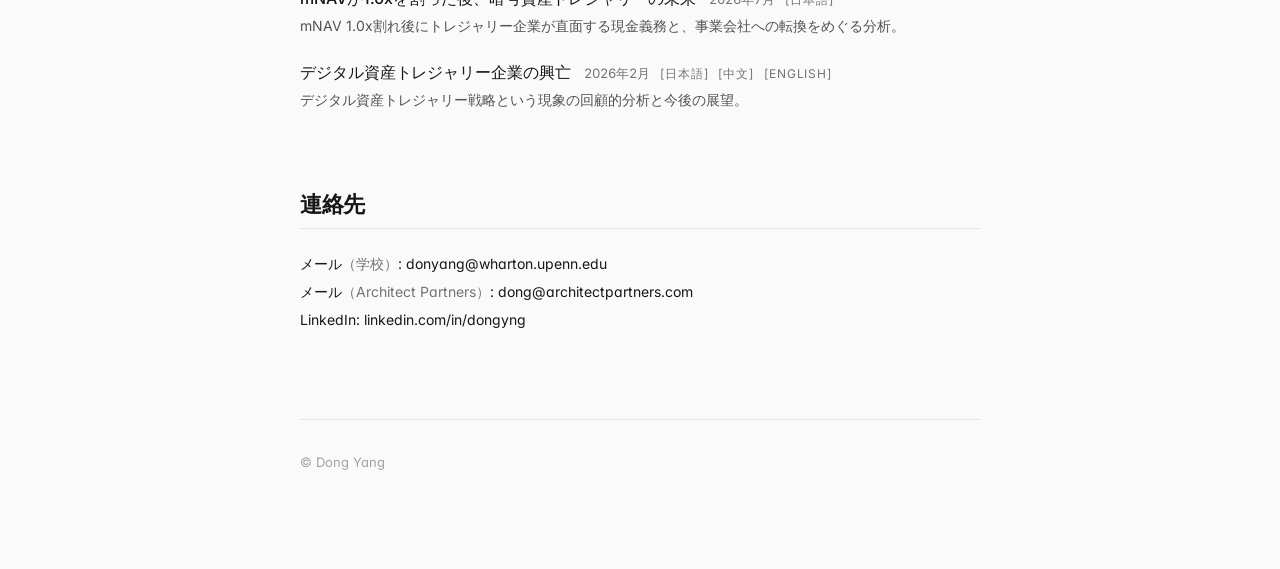
==== commit 3857755f: "按 Nov 2026 简历更新并重新上线：Evercore 描述与地点（Beijing & Tokyo）、JLPT N1、Cyclop 地点 Zagreb Co-Authored-By: Claude" ====
--- a/ja/index.html
+++ b/ja/index.html
@@ -70,10 +70,10 @@
       </div>
       <div class="entry-meta">
         <span class="date">2026年10月〜現在</span>
-        <span class="location">Beijing, China</span>
-      </div>
-    </div>
-    <p>アジア関連クロスボーダー M&amp;A 案件の執行支援。</p>
+        <span class="location">Beijing &amp; Tokyo</span>
+      </div>
+    </div>
+    <p>アジア関連クロスボーダー M&amp;A における買い手候補のスクリーニング、バリュエーション・モデリングおよび多言語での案件資料作成。</p>
   </article>
 
   <article class="entry">
@@ -115,7 +115,7 @@
       </div>
       <div class="entry-meta">
         <span class="date">2025年2月〜7月</span>
-        <span class="location">Philadelphia, PA</span>
+        <span class="location">Zagreb, Croatia</span>
       </div>
     </div>
     <p>初期段階の宇宙関連スタートアップの調査および投資分析。</p>
@@ -161,7 +161,7 @@
   </article>
 
   <h3 class="section-label">スキル</h3>
-  <p>言語：中国語・韓国語・英語（いずれも母語）、日本語（JLPT N2）</p>
+  <p>言語：中国語・韓国語・英語（いずれも母語）、日本語（JLPT N1）</p>
   <p>技術：Python・C++・MySQL・主要金融データベース・Microsoft Office</p>
 </section>
 
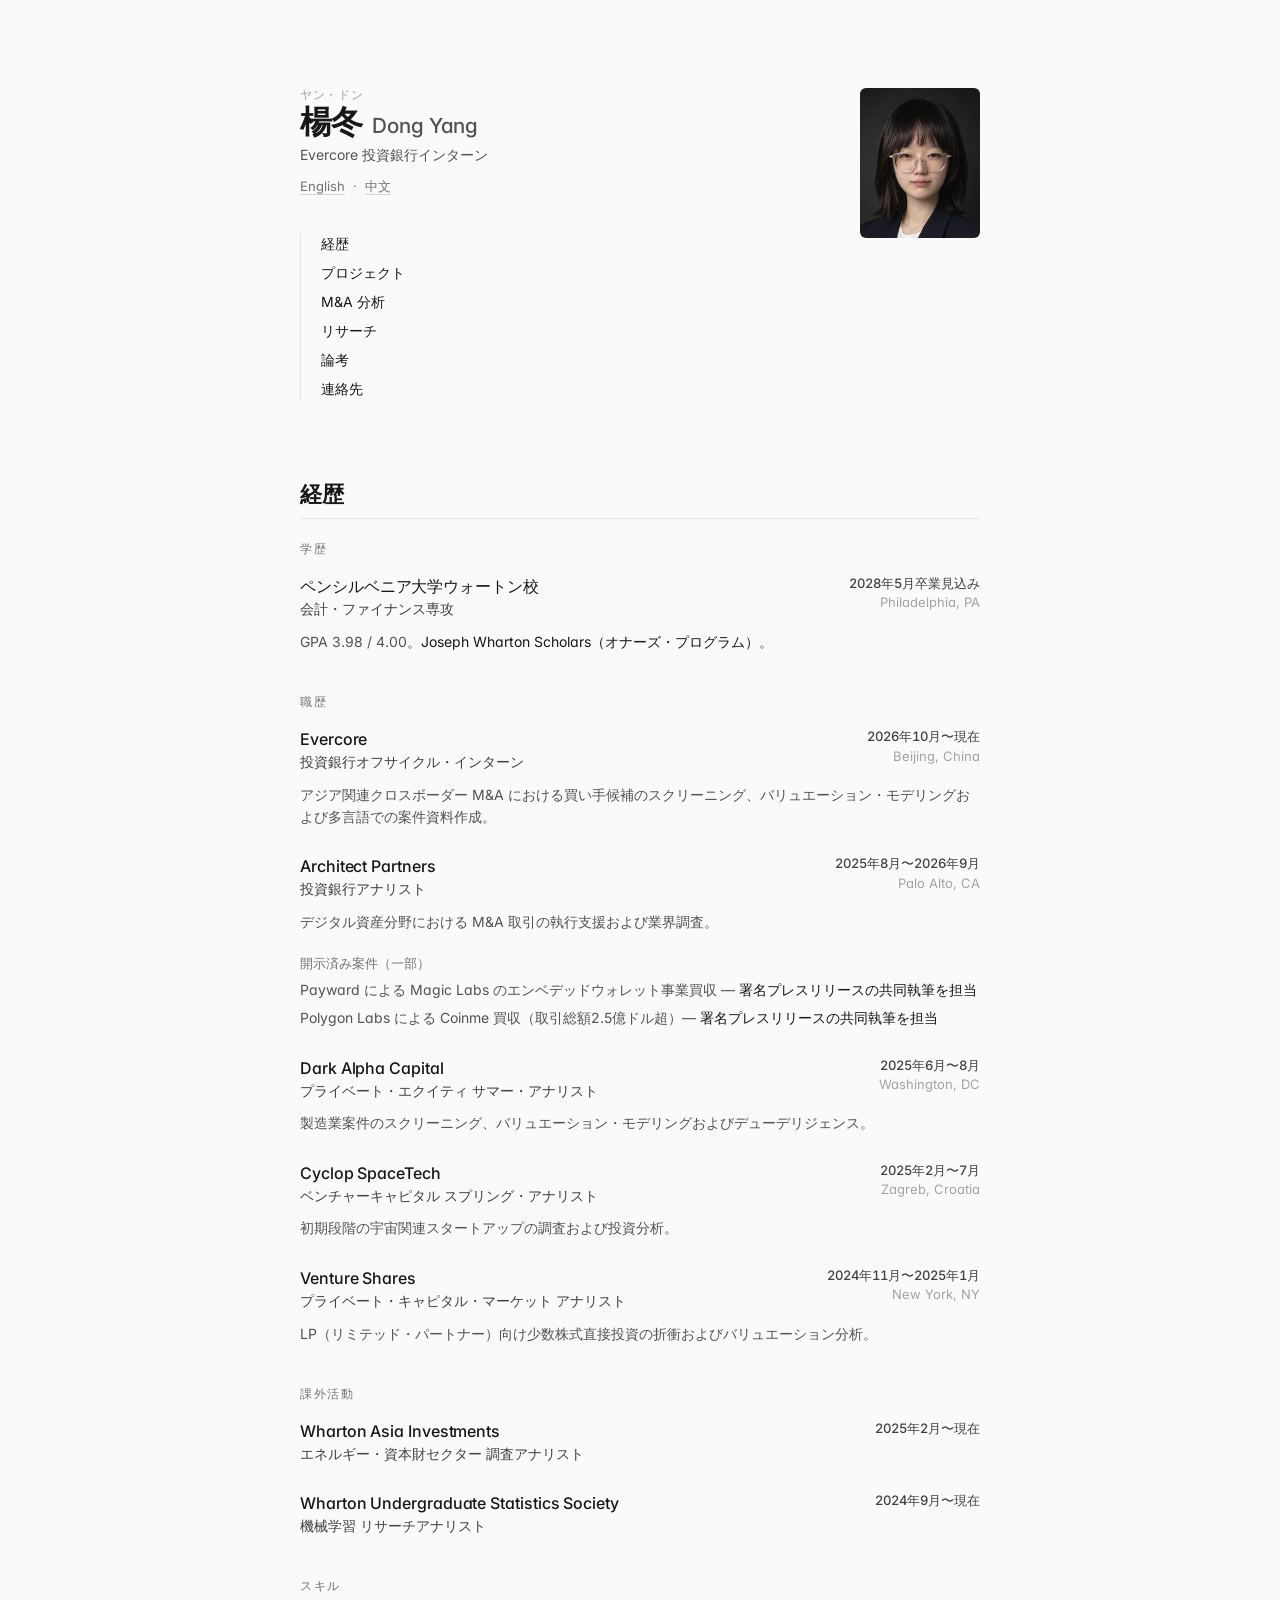
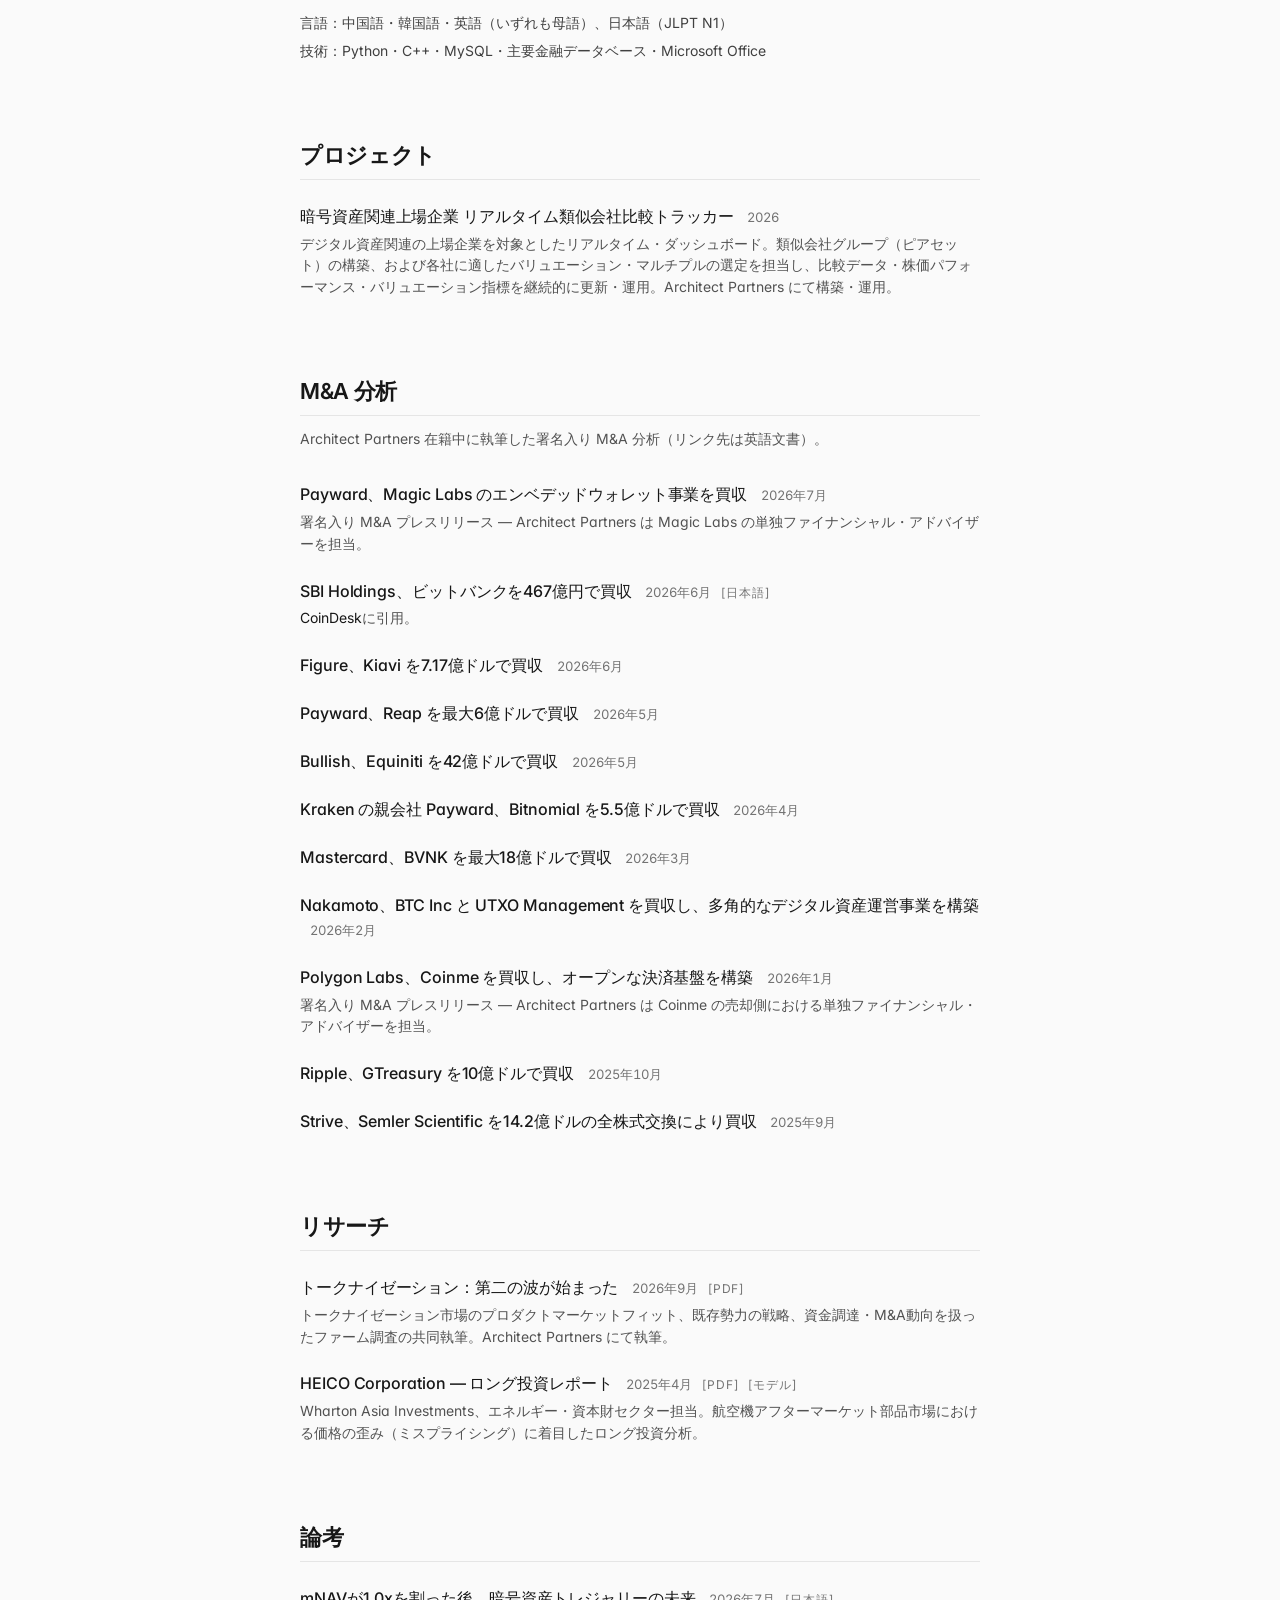
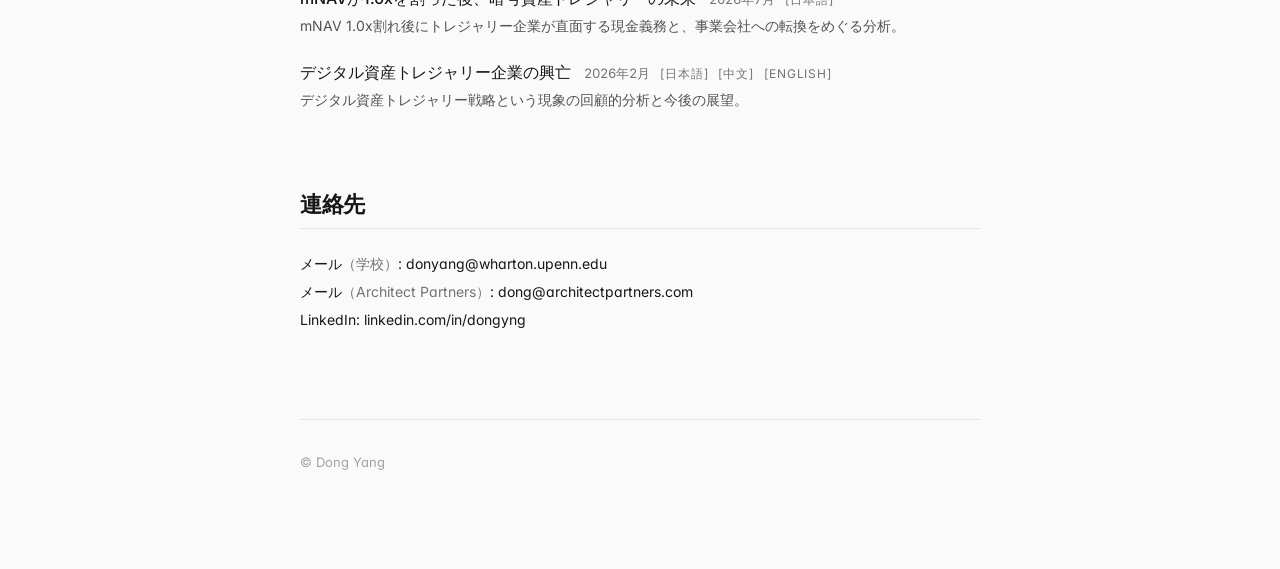
==== commit d7aa2548: "Evercore 地点改为 Beijing, China Co-Authored-By: Claude Opus 5.5 <noreply@anthropic.com>" ====
--- a/ja/index.html
+++ b/ja/index.html
@@ -65,12 +65,12 @@
   <article class="entry">
     <div class="entry-head">
       <div class="entry-head-left">
-        <h4>Evercore</h4>
+        <h4><a href="https://www.evercore.com/">Evercore</a></h4>
         <p class="role">投資銀行オフサイクル・インターン</p>
       </div>
       <div class="entry-meta">
         <span class="date">2026年10月〜現在</span>
-        <span class="location">Beijing &amp; Tokyo</span>
+        <span class="location">Beijing, China</span>
       </div>
     </div>
     <p>アジア関連クロスボーダー M&amp;A における買い手候補のスクリーニング、バリュエーション・モデリングおよび多言語での案件資料作成。</p>
@@ -79,7 +79,7 @@
   <article class="entry">
     <div class="entry-head">
       <div class="entry-head-left">
-        <h4>Architect Partners</h4>
+        <h4><a href="https://architectpartners.com/">Architect Partners</a></h4>
         <p class="role">投資銀行アナリスト</p>
       </div>
       <div class="entry-meta">
@@ -96,7 +96,7 @@
   <article class="entry">
     <div class="entry-head">
       <div class="entry-head-left">
-        <h4>Dark Alpha Capital</h4>
+        <h4><a href="https://www.darkalphacapital.com/">Dark Alpha Capital</a></h4>
         <p class="role">プライベート・エクイティ サマー・アナリスト</p>
       </div>
       <div class="entry-meta">
@@ -110,7 +110,7 @@
   <article class="entry">
     <div class="entry-head">
       <div class="entry-head-left">
-        <h4>Cyclop SpaceTech</h4>
+        <h4><a href="https://cyclopcorp.com/">Cyclop SpaceTech</a></h4>
         <p class="role">ベンチャーキャピタル スプリング・アナリスト</p>
       </div>
       <div class="entry-meta">
@@ -124,7 +124,7 @@
   <article class="entry">
     <div class="entry-head">
       <div class="entry-head-left">
-        <h4>Venture Shares</h4>
+        <h4><a href="https://ventureshares.io/">Venture Shares</a></h4>
         <p class="role">プライベート・キャピタル・マーケット アナリスト</p>
       </div>
       <div class="entry-meta">
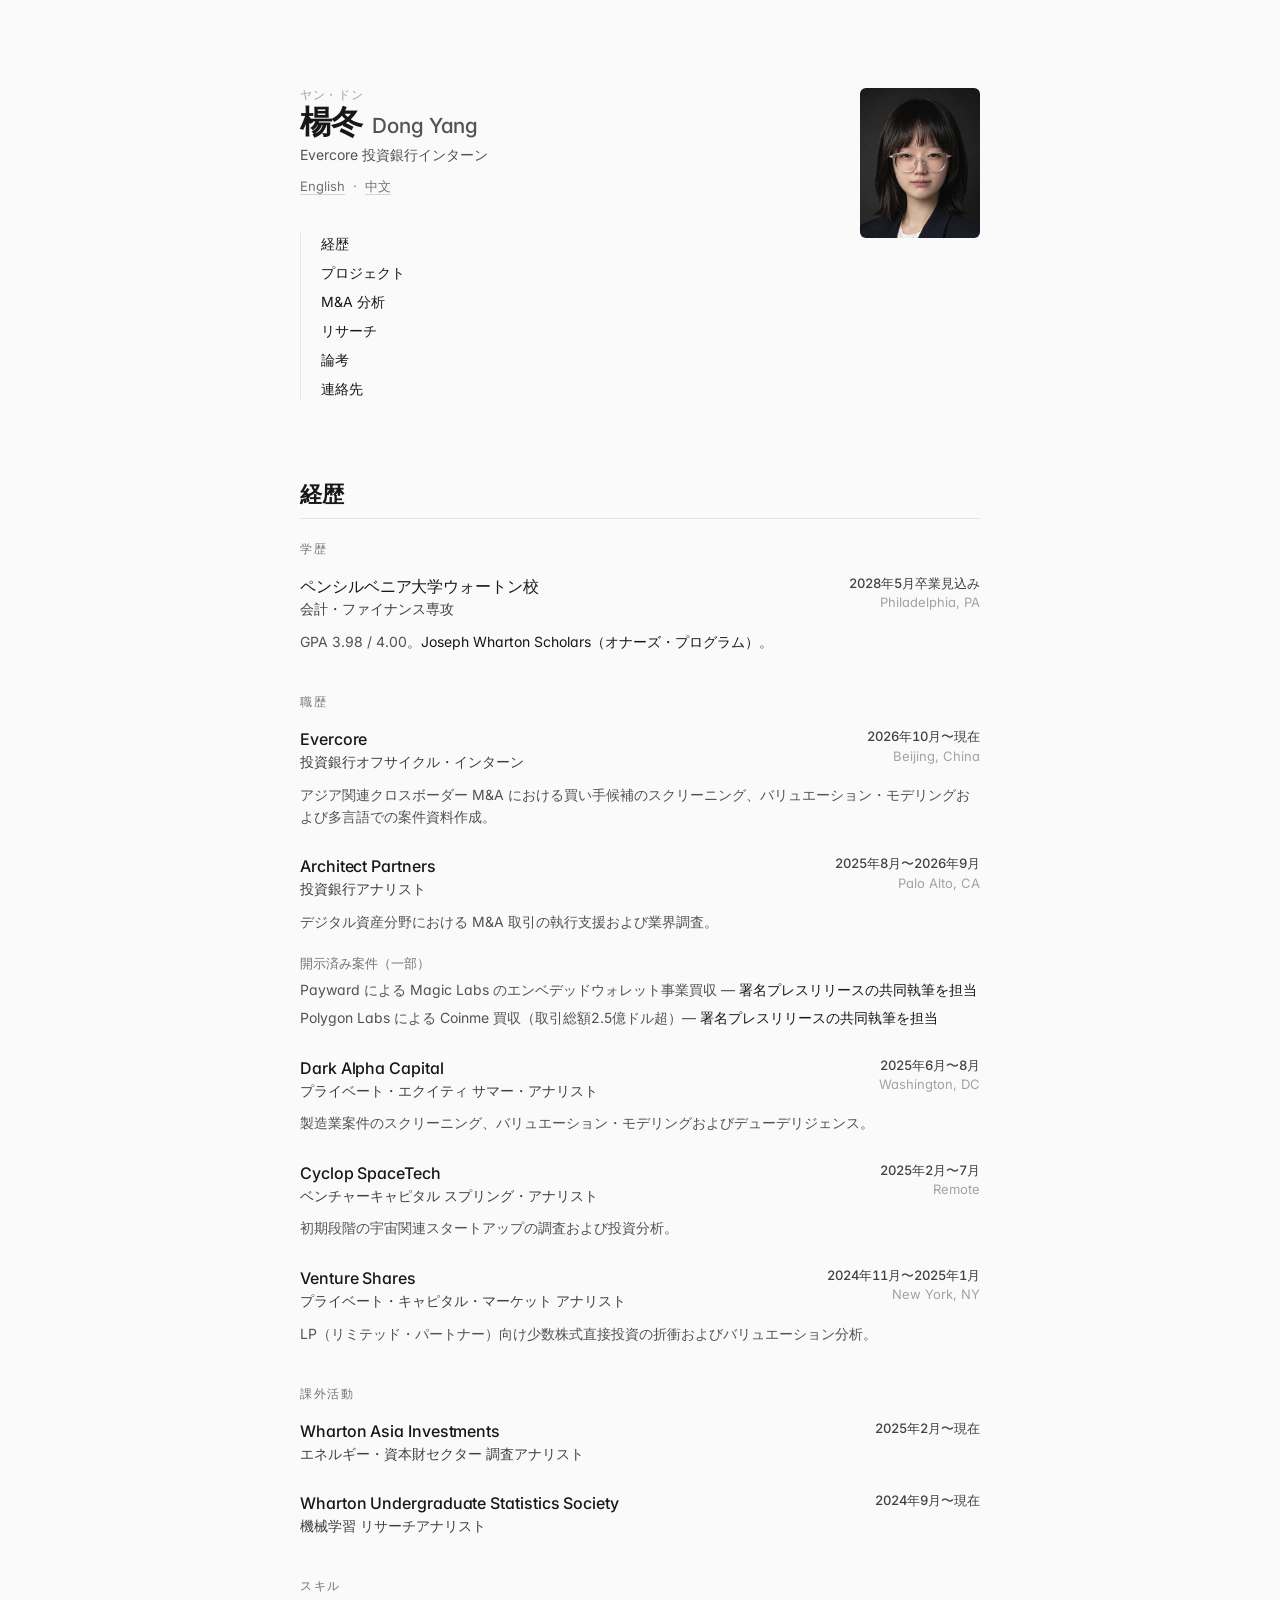
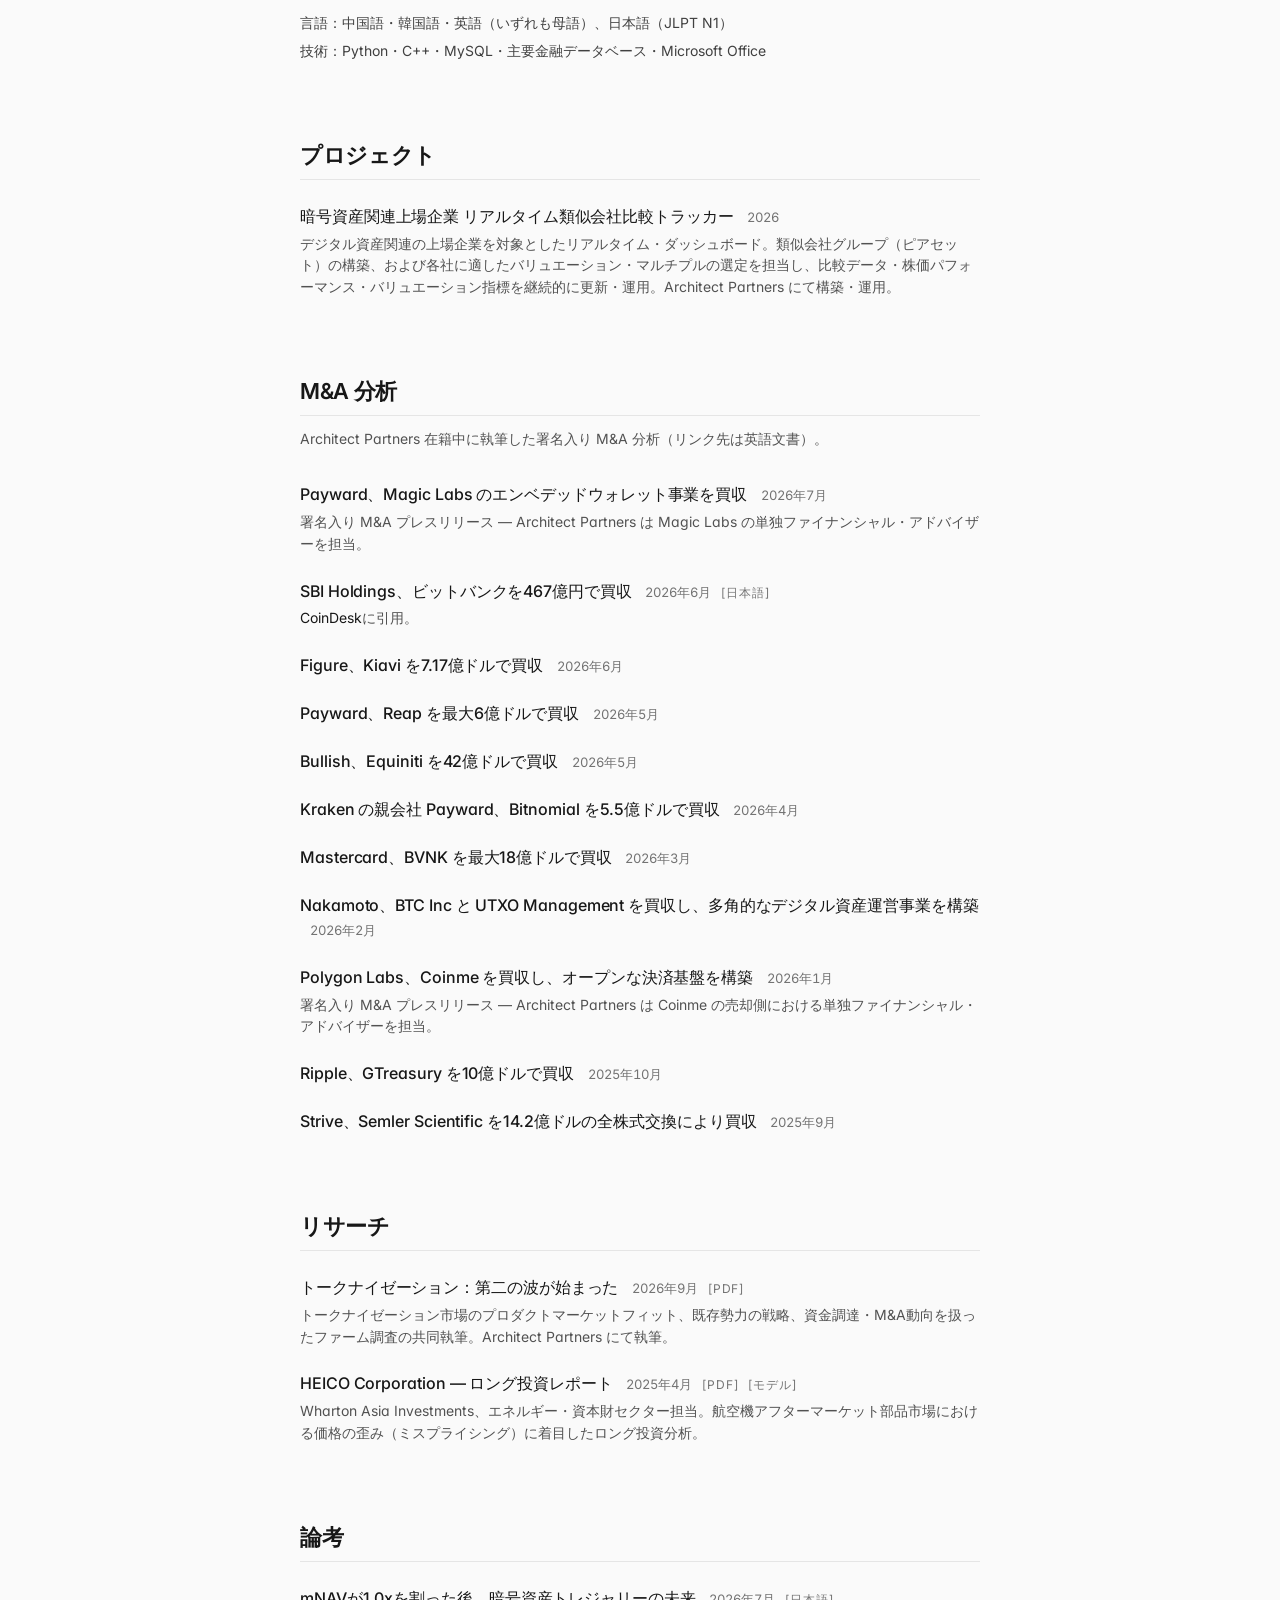
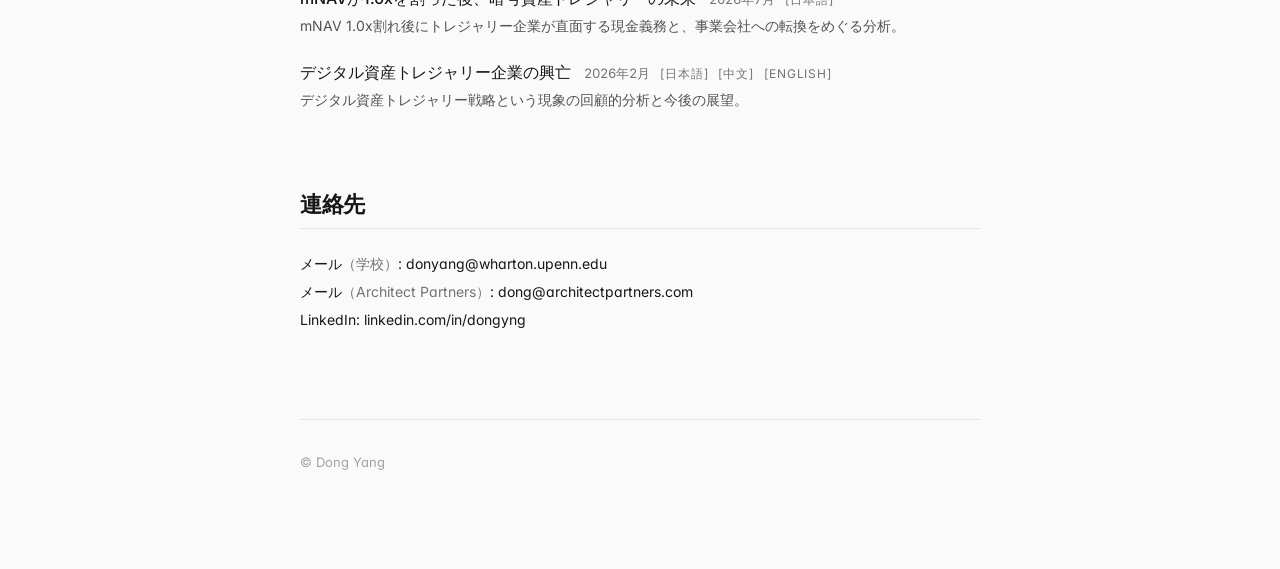
==== commit e863ff3e: "Cyclop SpaceTech 地点改为 Remote Co-Authored-By: Claude Opus 5.5 <noreply@anthropic.com>" ====
--- a/ja/index.html
+++ b/ja/index.html
@@ -115,7 +115,7 @@
       </div>
       <div class="entry-meta">
         <span class="date">2025年2月〜7月</span>
-        <span class="location">Zagreb, Croatia</span>
+        <span class="location">Remote</span>
       </div>
     </div>
     <p>初期段階の宇宙関連スタートアップの調査および投資分析。</p>
